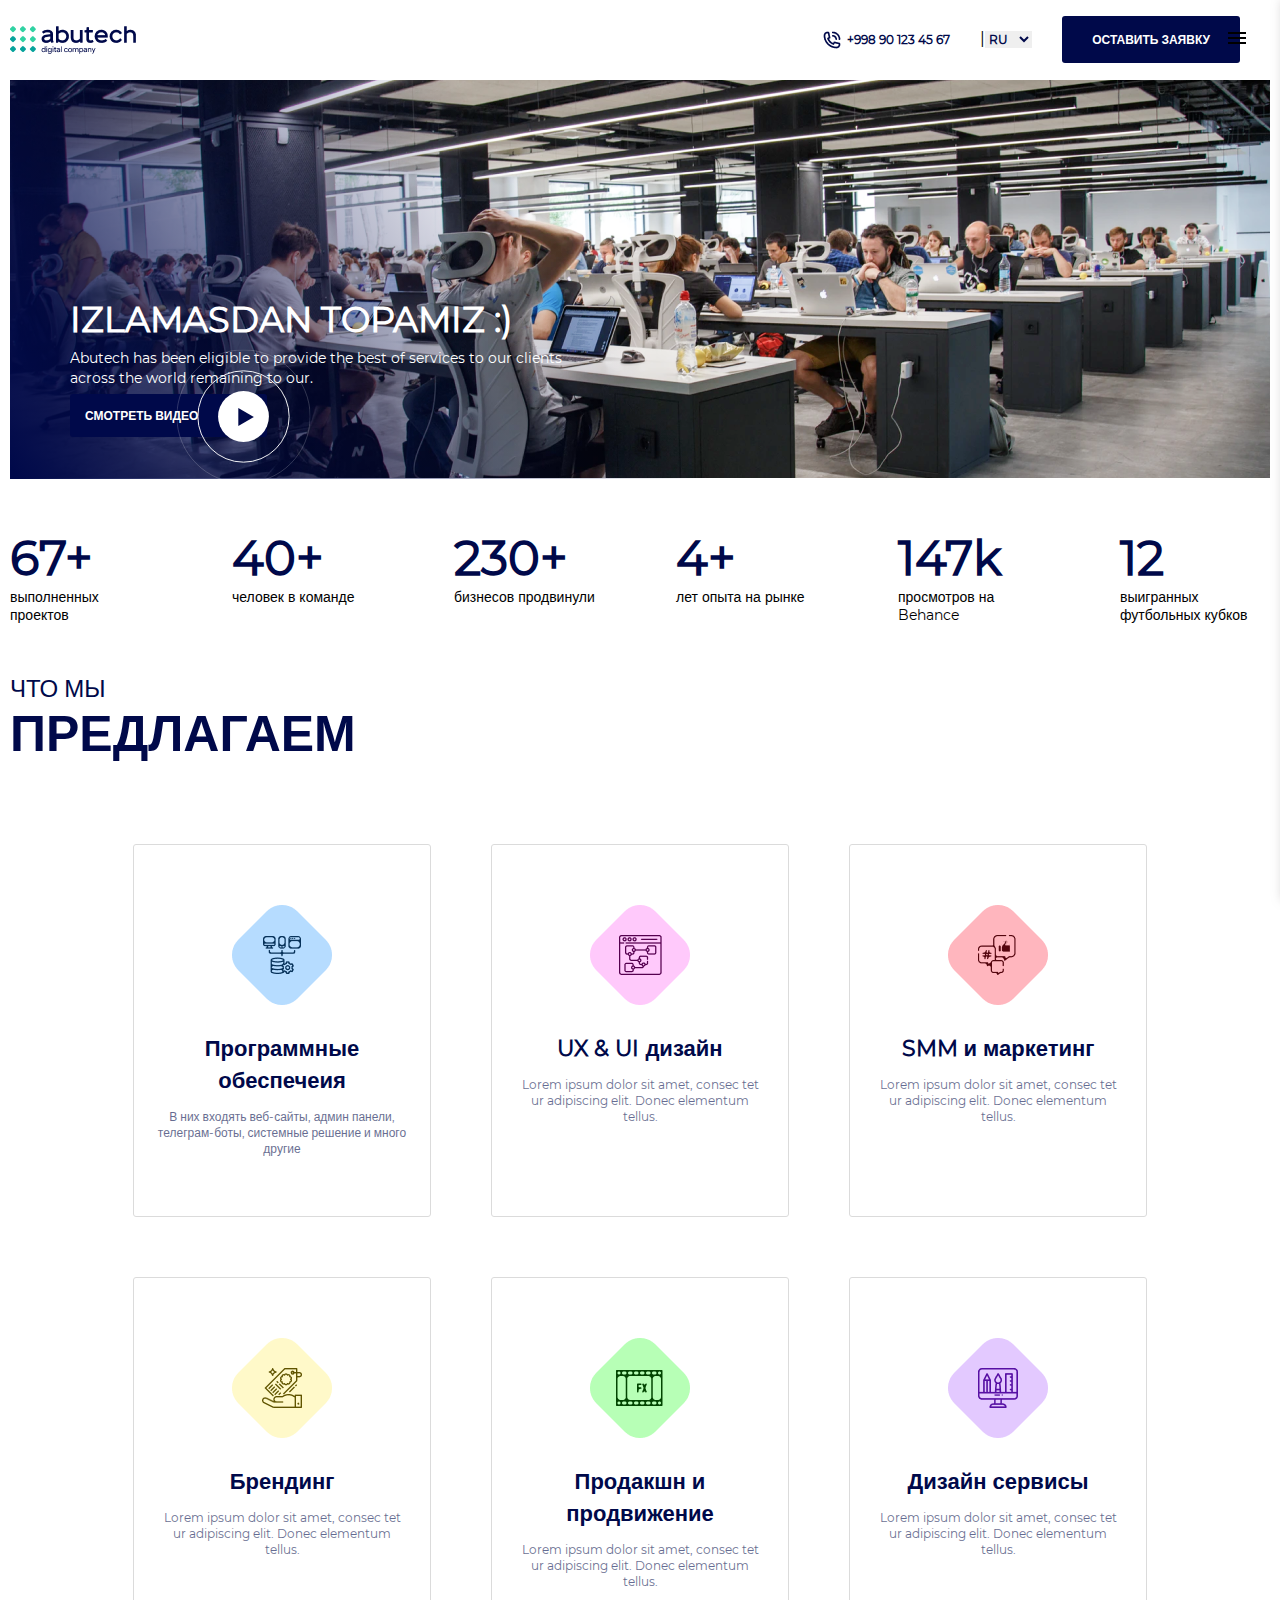
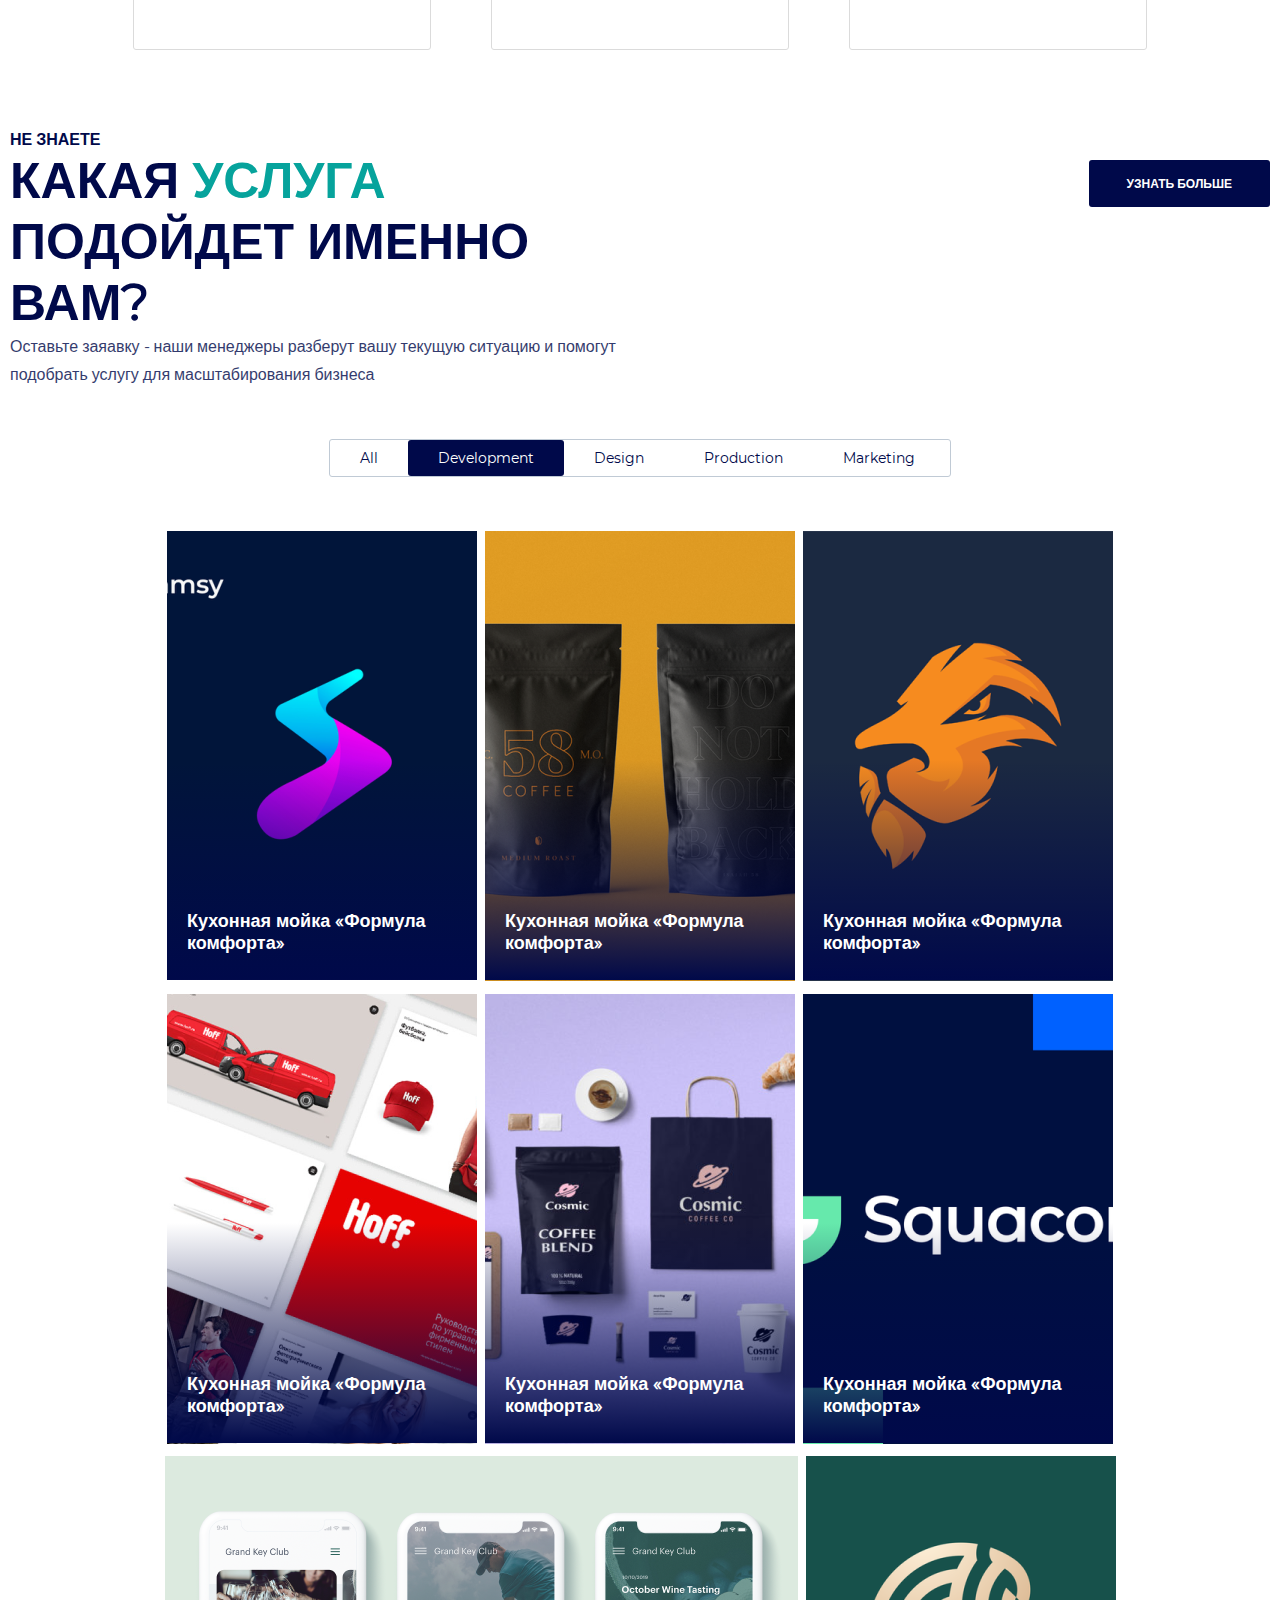
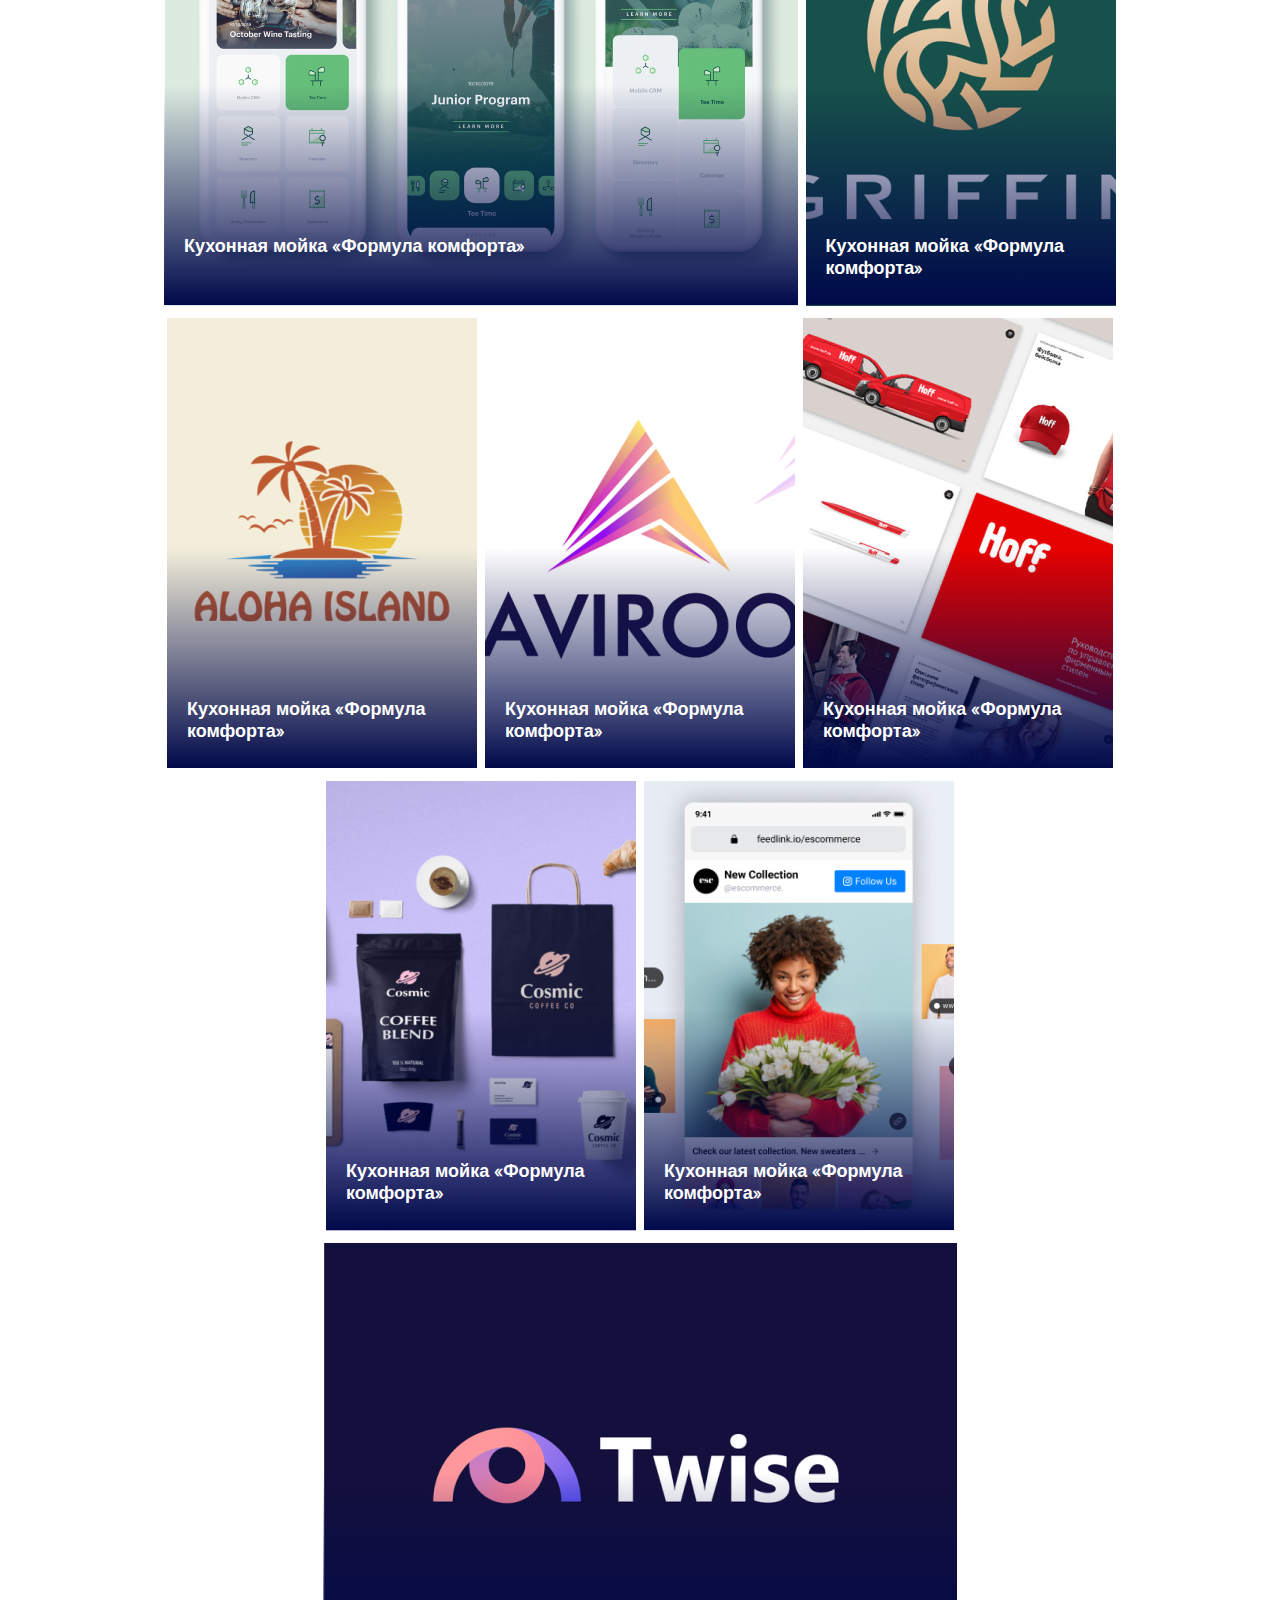
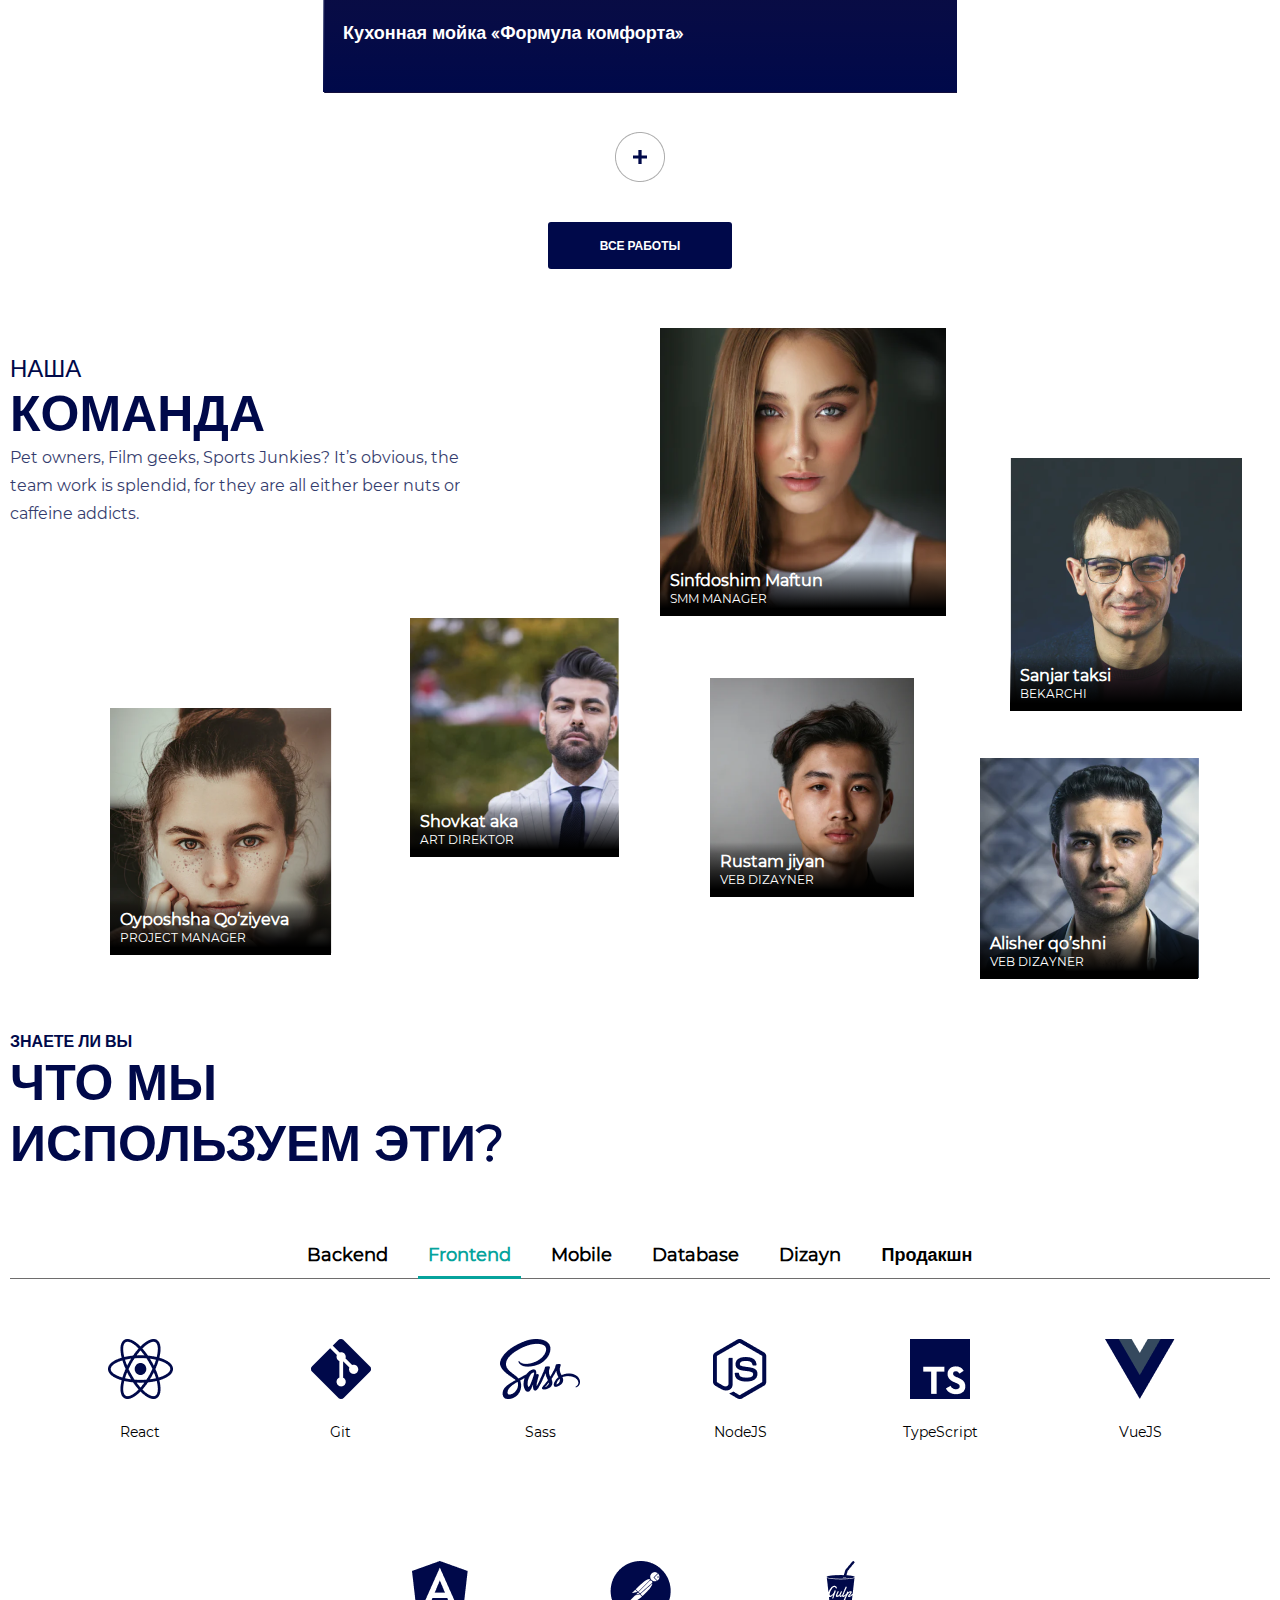
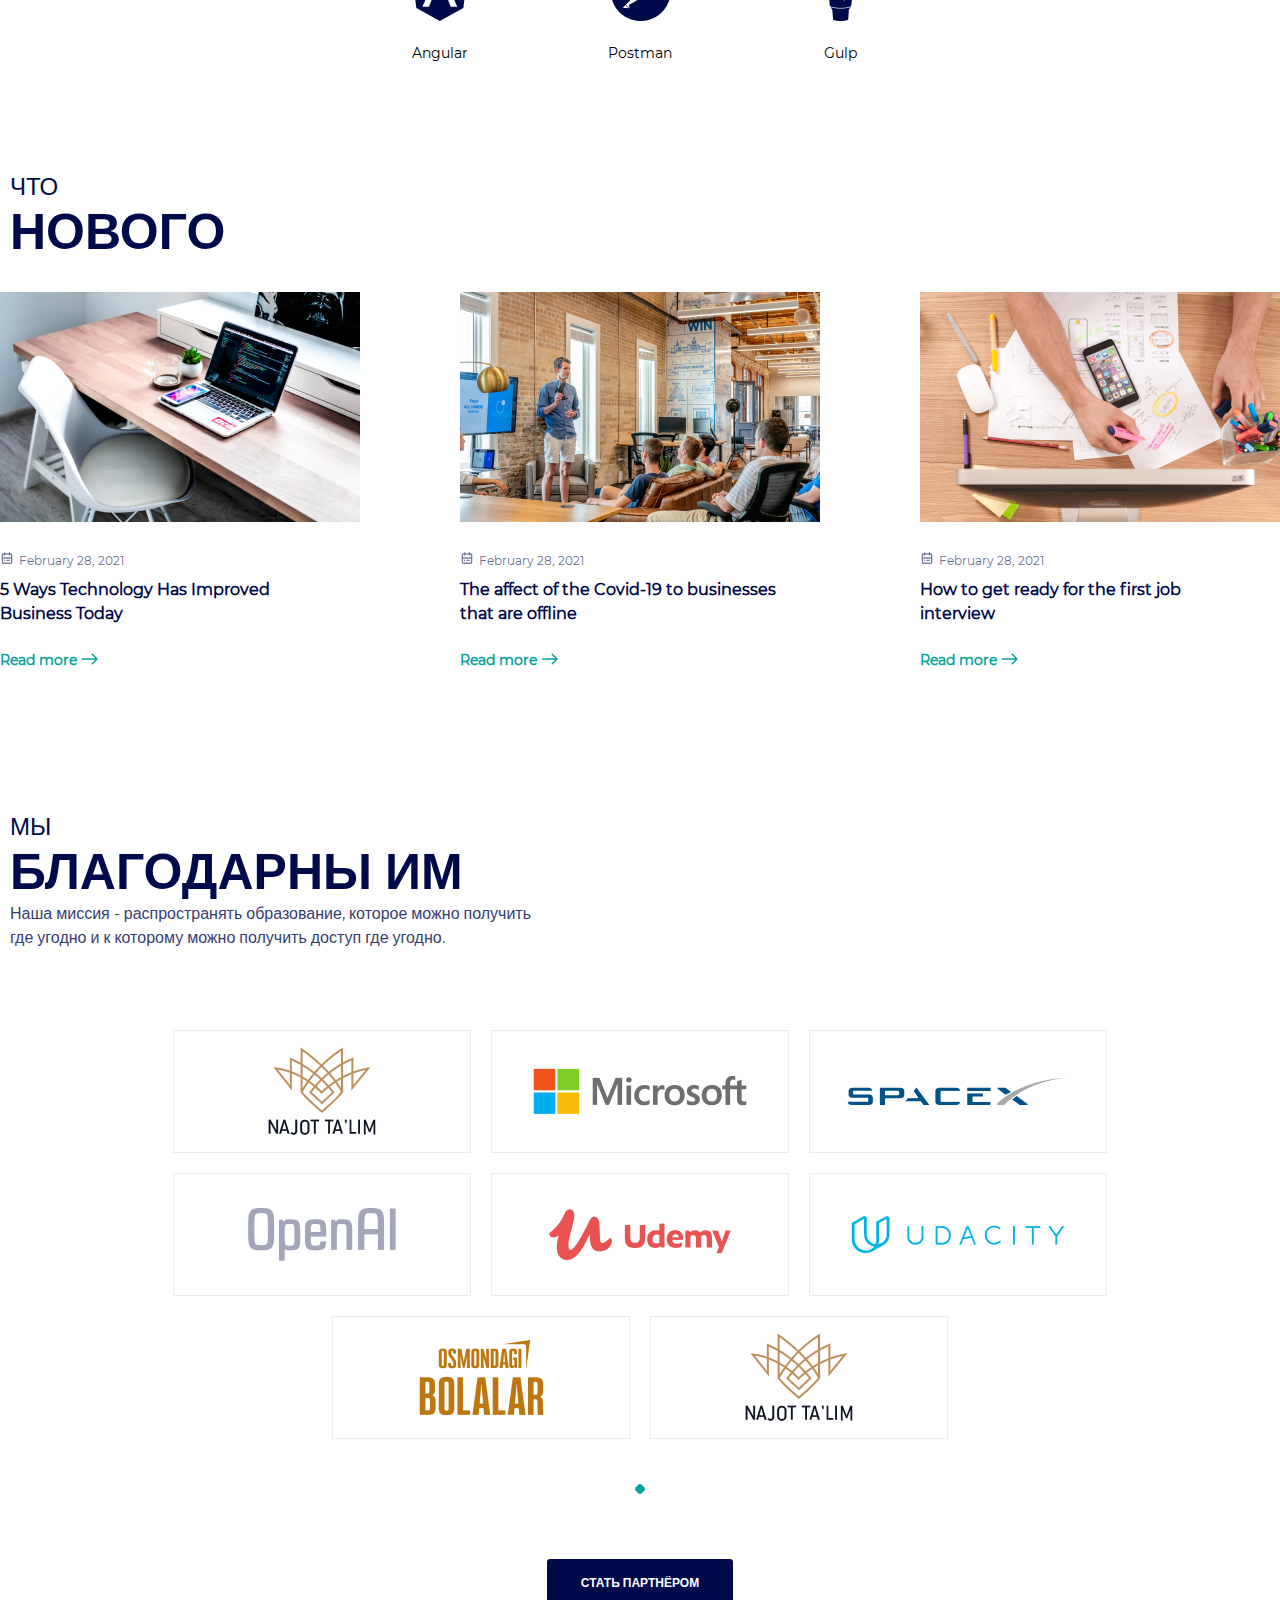
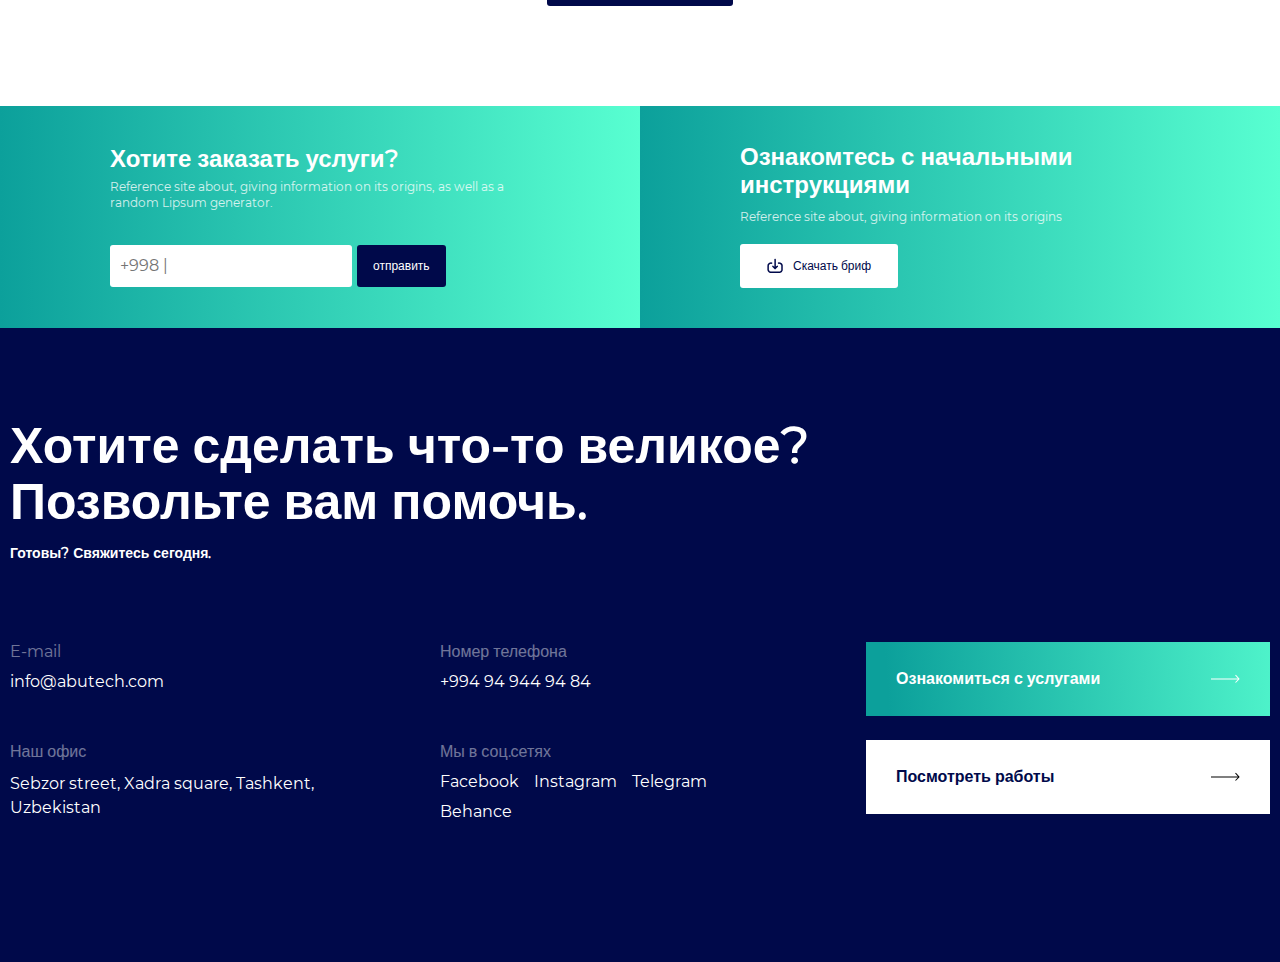
==== abutech.html @ 60799631 "Initial commit" ====
<!DOCTYPE html>
<html lang="en">
<head>
    <meta charset="UTF-8">
    <meta http-equiv="X-UA-Compatible" content="IE=edge">
    <meta name="viewport" content="width=device-width, initial-scale=1.0">
    <link rel="shortcut icon" href="./image/abutech-logo.jpg" type="image/x-icon">
    <title>Abutech</title>
    <link href="https://fonts.googleapis.com/icon?family=Material+Icons" rel="stylesheet">
    <link rel="stylesheet" href="./css/main.min.css">
</head>
<body>
    <header class="header">
        <div class="container">
            <div class="header__wrapper">
                <a class="site-logo__link" href="abutech.html">
                    <img class="site-logo__image" src="./image/logo.png" alt="site logo">
                    <nav class="site-navigation">
                        <a class="header-tel__link" href="tel:+998 90 123 45 67">+998 90 123 45 67</a>|
                        <select id="lang">
                            <option value="eng">ENG</option>
                            <option value="rus" selected>RU</option>
                            <option value="uzb">UZ</option>
                        </select>
                        <a class="header__link-btn" href="#">оставить заявку</a>
                        
                    </nav>
                    <button class="ham">
                        <!-- X and menu icon SVGs from material icons https://material.io/resources/icons/ -->
                        <span class="menuIcon material-icons">
                          menu
                        </span>
                        <span class="xIcon material-icons">
                          close
                        </span>
                      </button>
                      <div class="menu">
                        <a href="abutech.html"><img class="menu-logo" src="./image/logo.png" alt="logo"></a>
                        <ul class="menu-link">
                            <li>ENG</li>
                            <li>RU</li>
                            <li>UZ</li>
                        </ul>
                          <ul class="menulist">
                            
                            <li><a class="menuLink" href="#">Главная</a></li>
                            <li><a class="menuLink" href="#">О нас</a></li>
                            <li><a class="menuLink" href="#">Сервисы</a></li>
                            <li><a class="menuLink" href="#">Ресурсы</a></li>
                            <li><a class="menuLink" href="#">Проекты</a></li>
                            <li><a class="menuLink" href="#">Контакты</a></li>
                          </ul>
                          <a class="header-menu__link-btn" href="#">оставить заявку</a>
                          <div class="menu-footer">
                              <ul class="menu-list">
                                  <li class="menu-list-item">
                                      <p class="menu-item-text">Номер телефона</p>
                                      <a class="menu-tel" href="tel:+994 94 944 94 84 ">+994 94 944 94 84 </a>
                                  </li>
                                  <li class="smsite-items">
                                      <p>Мы в соц.сетях</p>
                                      <ul class="menu-smsite">
                                        <li class="menu-sites__item"><a class="menu__smsites-link" href="#">Facebook</a></li>
                                        <li class="menu-sites__item"><a class="menu__smsites-link" href="#">Instagram</a></li>
                                        <li class="menu-sites__item"><a class="menu__smsites-link" href="#">Telegram</a></li>
                                        <li class="menu-sites__item"><a class="menu__smsites-link" href="#">Behance</a></li>
                                      </ul>
                                  </li>
                              </ul>
                      </div>
                      </div>
                      <script>
                          var menu = document.querySelector(".menu")
                            var ham = document.querySelector(".ham")
                            var xIcon = document.querySelector(".xIcon")
                            var menuIcon = document.querySelector(".menuIcon")

                            ham.addEventListener("click", toggleMenu)

                            function toggleMenu() {
                            if (menu.classList.contains("showMenu")) {
                                menu.classList.remove("showMenu");
                                xIcon.style.display = "none";
                                menuIcon.style.display = "block";
                            } else {
                                menu.classList.add("showMenu");
                                xIcon.style.display = "block";
                                menuIcon.style.display = "none";
                            }
                            }

                            var menuLinks = document.querySelectorAll(".menuLink")

                            menuLinks.forEach(
                            function (menuLink) {
                                menuLink.addEventListener("click", toggleMenu)
                            }
                            )
                      </script>
                </a>
            </div>
        </div>
    </header>
    <main class="site-main">
        <section class="hero-section">
            <div class="container">
                <div class="hero-wrapper">
                    <h1 class="hero-lead">izlamasdan topamiz :)</h1>
                    <p class="hero-text">Abutech has been eligible to provide the best of services to our clients across the world remaining to our.</p>
                    <a class="hero-link" href="https://www.youtube.com/channel/UC830hxO04F_uxueEEk3_0zA/featured">Смотреть видео<svg class="hero-link__img" width="71" height="71" viewBox="0 0 71 71" fill="none" xmlns="http://www.w3.org/2000/svg">
                        <circle cx="35.5" cy="35.5" r="13.5" fill="white"/>
                        <circle cx="35.5" cy="35.5" r="24.25" stroke="white" stroke-width="0.5"/>
                        <circle opacity="0.5" cx="35.5" cy="35.5" r="35.4" stroke="white" stroke-width="0.2"/>
                        <path d="M41 35.7631L32.75 40.5263V31L41 35.7631Z" fill="#00094A"/>
                        <animateTransform attributeName="transform"
                        type="scale"
                        from="1 1"
                        to="2 2"
                        begin="0s"
                        dur="1s"
                        repeatCount="indefinite"/>
                        </svg>
                        </a>
                </div>
            </div>
    </section> 
    <section class="our-results">
        <div class="container">
            <div class="our-results__wrapper">
                <ul class="our-results__list">
                    <li class="our-results__item">
                        <h2 class="our-results-item__lead">67+</h2>
                        <p class="our-results-item__text">выполненных
                            проектов</p>
                    </li>
                    <li class="our-results__item">
                        <h2 class="our-results-item__lead">40+</h2>
                        <p class="our-results-item__text">человек в команде</p>
                    </li>
                    <li class="our-results__item">
                        <h2 class="our-results-item__lead">230+</h2>
                        <p class="our-results-item__text">бизнесов продвинули</p>
                    </li>
                    <li class="our-results__item">
                        <h2 class="our-results-item__lead">4+</h2>
                        <p class="our-results-item__text">лет опыта на рынке</p>
                    </li>
                    <li class="our-results__item">
                        <h2 class="our-results-item__lead">147k</h2>
                        <p class="our-results-item__text">просмотров на Behance</p>
                    </li>
                    <li class="our-results__item">
                        <h2 class="our-results-item__lead">12</h2>
                        <p class="our-results-item__text">выигранных
                            футбольных кубков</p>
                    </li>
                </ul>
            </div>
        </div>
    </section> 
    <section class="service">
        <div class="container">
            <div class="service__wrapper">
                <p class="service__text">ЧТО МЫ</p>
                <h2 class="service__lead">ПРЕДЛАГАЕМ</h2>
                <ul class="service__list">
                    <li class="service__item">
                        <img class="service-item__img" src="./image/program.png" alt="program">
                        <h3 class="service-item__lead">Программные обеспечеия</h3>
                        <p class="service-item__text">В них входять веб-сайты, админ панели, телеграм-боты, системные решение и много другие</p>
                    </li>
                    <li class="service__item">
                        <img class="service-item__img" src="./image/ux-ui.png" alt="ux ui design">
                        <h3 class="service-item__lead">UX & UI дизайн</h3>
                        <p class="service-item__text">Lorem ipsum dolor sit amet, consec tet ur adipiscing elit. Donec elementum tellus.</p>
                    </li>
                    <li class="service__item">
                        <img class="service-item__img" src="./image/smm.png" alt="smm"><img class="smm-center" src="./image/smm-center.png" alt="smm">
                        <h3 class="service-item__lead">SMM и маркетинг</h3>
                        <p class="service-item__text">Lorem ipsum dolor sit amet, consec tet ur adipiscing elit. Donec elementum tellus.</p>
                    </li>
                    <li class="service__item">
                        <img class="service-item__img" src="./image/brending.png" alt="brending">
                        <h3 class="service-item__lead">Брендинг</h3>
                        <p class="service-item__text">Lorem ipsum dolor sit amet, consec tet ur adipiscing elit. Donec elementum tellus.</p>
                    </li>
                    <li class="service__item">
                        <img class="service-item__img" src="./image/graphic.png" alt="graphic gesign"><img class="graphic-center" src="./image/graphic-center.png" alt="graphic-center">
                        <h3 class="service-item__lead">Продакшн и продвижение</h3>
                        <p class="service-item__text">Lorem ipsum dolor sit amet, consec tet ur adipiscing elit. Donec elementum tellus.</p>
                    </li>
                    <li class="service__item">
                        <img class="service-item__img" src="./image/gesign.png" alt="design">
                        <h3 class="service-item__lead">Дизайн сервисы</h3>
                        <p class="service-item__text">Lorem ipsum dolor sit amet, consec tet ur adipiscing elit. Donec elementum tellus.</p>
                    </li>
                </ul>
            </div>
        </div>
    </section> 
    <section class="help-results">
        <div class="container">
            <div class="help-results__wrapper">
                <div class="help-results__content">
                    <div class="help-results__title">
                        <p class="help-results__text">НЕ ЗНАЕТЕ</p>
                        <h2 class="help-results__title-lead">КАКАЯ <span>УСЛУГА</span> ПОДОЙДЕТ ИМЕННО ВАМ?</h2>
                        <p class="help-results__title-text">Оставьте заяавку - наши менеджеры разберут вашу текущую ситуацию и помогут подобрать услугу для масштабирования бизнеса</p>
                    </div>
                    <a class="help-results__link" href="#">узнать больше</a>
                </div>
                <ul class="results-list">
                    <li class="results-item">
                        <a class="results-link" href="#">
                            All
                        </a>
                    </li>
                    <li class="results-item">
                        <a class="results-link results-item--active" href="#">
                            Development
                        </a>
                    </li>
                    <li class="results-item">
                        <a class="results-link" href="#">
                            Design
                        </a>
                    </li>
                    <li class="results-item">
                        <a class="results-link" href="#">
                            Production
                        </a>
                    </li>
                    <li class="results-item">
                        <a class="results-link" href="#">
                            Marketing
                        </a>
                    </li>
                </ul>
                <ul class="maket-list">
                    <li class="maket-item">
                        <a href="#">
                            <img class="maket-item__img" src="./image/maket1.png" alt="bizning ishlar">              
                        </a>
                        <div class="item-gradient">
                            <p class="item-text">Кухонная мойка «Формула комфорта»</p>
                        </div> 
                    </li>
                    <li class="maket-item">
                        <a href="#">
                            <img class="maket-item__img" src="./image/maket2.png" alt="bizning ishlar">
                        </a>
                        <div class="item-gradient">
                            <p class="item-text">Кухонная мойка «Формула комфорта»</p>
                        </div> 
                    </li>
                    <li class="maket-item">
                        <a href="#">
                            <img class="maket-item__img" src="./image/maket3.png" alt="bizning ishlar">
                        </a>
                        <div class="item-gradient">
                            <p class="item-text">Кухонная мойка «Формула комфорта»</p>
                        </div> 
                    </li>
                    <li class="maket-item">
                        <a href="#">
                            <img class="maket-item__img" src="./image/maket4.png" alt="bizning ishlar">
                        </a>
                        <div class="item-gradient">
                            <p class="item-text">Кухонная мойка «Формула комфорта»</p>
                        </div> 
                    </li>
                    <li class="maket-item">
                        <a href="#">
                            <img class="maket-item__img" src="./image/maket5.png" alt="bizning ishlar">
                        </a>
                        <div class="item-gradient">
                            <p class="item-text">Кухонная мойка «Формула комфорта»</p>
                        </div> 
                    </li>
                    <li class="maket-item">
                        <a href="#">
                            <img class="maket-item__img" src="./image/maket6.png" alt="bizning ishlar">
                        </a>
                        <div class="item-gradient">
                            <p class="item-text">Кухонная мойка «Формула комфорта»</p>
                        </div> 
                    </li>
                    <li class="maket-item">
                        <a href="#">
                            <img class="maket-item__img" src="./image/maket7.png" alt="bizning ishlar">
                        </a>
                        <div class="item-gradient--long">
                            <p class="item-text">Кухонная мойка «Формула комфорта»</p>
                        </div> 
                    </li>
                    <li class="maket-item">
                        <a href="#">
                            <img class="maket-item__img" src="./image/maket8.png" alt="bizning ishlar">
                        </a>
                        <div class="item-gradient">
                            <p class="item-text">Кухонная мойка «Формула комфорта»</p>
                        </div> 
                    </li>
                    <li class="maket-item">
                        <a href="#">
                            <img class="maket-item__img" src="./image/maket9.png" alt="bizning ishlar">
                        </a>
                        <div class="item-gradient">
                            <p class="item-text">Кухонная мойка «Формула комфорта»</p>
                        </div> 
                    </li>
                    <li class="maket-item">
                        <a href="#">
                            <img class="maket-item__img" src="./image/maket10.png" alt="bizning ishlar">
                        </a>
                        <div class="item-gradient">
                            <p class="item-text">Кухонная мойка «Формула комфорта»</p>
                        </div> 
                    </li>
                    <li class="maket-item">
                        <a href="#">
                            <img class="maket-item__img" src="./image/maket11.png" alt="bizning ishlar">
                        </a>
                        <div class="item-gradient">
                            <p class="item-text">Кухонная мойка «Формула комфорта»</p>
                        </div> 
                    </li>
                    <li class="maket-item">
                        <a href="#">
                            <img class="maket-item__img" src="./image/maket12.png" alt="bizning ishlar">
                        </a>
                        <div class="item-gradient">
                            <p class="item-text">Кухонная мойка «Формула комфорта»</p>
                        </div> 
                    </li>
                    <li class="maket-item">
                        <a href="#">
                            <img class="maket-item__img" src="./image/maket13.png" alt="bizning ishlar">
                        </a>
                        <div class="item-gradient">
                            <p class="item-text">Кухонная мойка «Формула комфорта»</p>
                        </div> 
                    </li>
                    <li class="maket-item">
                        <a href="#">
                            <img class="maket-item__img" src="./image/maket14.png" alt="bizning ishlar">
                        </a>
                        <div class="item-gradient--long">
                            <p class="item-text">Кухонная мойка «Формула комфорта»</p>
                        </div> 
                    </li>
                </ul>
                <div class="maket-links">
                    <a class="more" href="#"><img src="./image/more.png" alt="plus"></a>
                    <a class="maket-link" href="#">все работы</a>
                </div>
            </div>
        </div>
    </section>
    <section class="group">
        <div class="container">
            <div class="group__wrapper">
                <p class="group__title">НАША</p>
                <h2 class="group__lead">КОМАНДА</h2>
                <p class="group__text">Pet owners, Film geeks, Sports Junkies? It’s obvious, the team work is splendid, for they are all either beer nuts or caffeine addicts.</p>
                <div class="Smm-manager">
                    <img src="./image/smm-manager.png" alt="smms">
                    <div class="group-gradiend">
                        <h4>Sinfdoshim Maftun</h4>
                        <p>Smm manager</p>
                    </div>
                </div>
                <div class="Bekarchi">
                    <img src="./image/bekarchi.png" alt="bekarchi">
                    <div class="group-gradiend">
                        <h4>Sanjar taksi</h4>
                        <p>Bekarchi</p>
                    </div>
                </div>
                <div class="Project-manager">
                    <img src="./image/project-manager.png" alt="project">
                    <div class="group-gradiend--project">
                        <h4>Oyposhsha Qo‘ziyeva</h4>
                        <p>Project manager</p>
                    </div>
                </div>
                <div class="art-direktor">
                    <img src="./image/art-designer.png" alt="art-designer">
                    <div class="group-gradiend">
                        <h4>Shovkat aka</h4>
                        <p>art direktor</p>
                    </div>
                </div>
                <div class="veb-dizayner">
                    <img src="./image/veb-dizayner.png" alt="veb veb-dizayner">
                    <div class="group-gradiend">
                        <h4>Rustam jiyan</h4>
                        <p>veb dizayner</p>
                    </div>
                </div>
                <div class="veb-dizayner2">
                    <img src="./image/veb-dizayner2.png" alt="veb-dizayner2">
                    <div class="group-gradiend--veb2">
                        <h4>Alisher qo’shni</h4>
                        <p>veb dizayner</p>
                    </div>
                </div>
            </div>
        </div>
    </section> 
    <section class="technology">
        <div class="container">
            <div class="technology__wrapper">
                <p class="technology__text">ЗНАЕТЕ ЛИ ВЫ</p>
                <h2 class="technology__lead">ЧТО МЫ ИСПОЛЬЗУЕМ ЭТИ?</h2>
                <ul class="technology__list">
                    <li class="technology__item">
                        <a class="technology__link" href="#">
                            Backend
                        </a>
                    </li>
                    <li class="technology__item">
                        <a class="technology__link technology__link--active" href="#">
                            Frontend
                        </a>
                    </li>
                    <li class="technology__item">
                        <a class="technology__link" href="#">
                            Mobile
                        </a>
                    </li>
                    <li class="technology__item">
                        <a class="technology__link" href="#">
                            Database
                        </a>
                    </li>
                    <li class="technology__item">
                        <a class="technology__link" href="#">
                            Dizayn
                        </a>
                    </li>
                    <li class="technology__item">
                        <a class="technology__link" href="#">
                            Продакшн
                        </a>
                    </li>
                </ul>
                
                <ul class="technologys__list">
                    <li class="technologys__item">
                        <img class="technologys-item__img" src="./image/react.png" alt="react">
                        <p class="technologys-item__text">React</p>
                    </li>
                    <li class="technologys__item">
                        <img class="technologys-item__img" src="./image/git.png" alt="git">
                        <p class="technologys-item__text">Git</p>
                    </li>
                    <li class="technologys__item">
                        <img class="technologys-item__img" src="./image/sass.png" alt="sass">
                        <p class="technologys-item__text">Sass</p>
                    </li>
                    <li class="technologys__item">
                        <img class="technologys-item__img" src="./image/nodejs.png" alt="nodejs">
                        <p class="technologys-item__text">NodeJS</p>
                    </li>
                    <li class="technologys__item">
                        <img class="technologys-item__img" src="./image/typescript.png" alt="typescript">
                        <p class="technologys-item__text">TypeScript</p>
                    </li>
                    <li class="technologys__item">
                        <img class="technologys-item__img" src="./image/vuejs.png" alt="vuejs">
                        <p class="technologys-item__text">VueJS</p>
                    </li>
                    <li class="technologys__item">
                        <img class="technologys-item__img" src="./image/angular.png" alt="angular">
                        <p class="technologys-item__text">Angular</p>
                    </li>
                    <li class="technologys__item">
                        <img class="technologys-item__img" src="./image/postman.png" alt="postman">
                        <p class="technologys-item__text">Postman</p>
                    </li>
                    <li class="technologys__item">
                        <img class="technologys-item__img" src="./image/gulp.png" alt="gulp">
                        <p class="technologys-item__text">Gulp</p>
                    </li>
                </ul>
            </div>
        </div>
    </section>
    <section class="news">
        <div class="container">
            <div class="news__wrapper">
                <p class="news__text">ЧТО</p>
                <h2 class="news__lead">НОВОГО</h2>
                <ul class="news__list">
                    <li class="news__item">
                        <img class="news-item__image" src="./image/news-item1.png" alt="news">
                        <div class="news-item__content">
                            <p class="item-content__text">February 28, 2021</p>
                            <h4 class="item-content__lead">5 Ways Technology Has Improved Business Today</h4>
                            <a class="item-content__link" href="#">Read more</a>
                        </div>
                    </li>
                    <li class="news__item">
                        <img class="news-item__image" src="./image/news-item2.png" alt="news">
                        <div class="news-item__content">
                            <p class="item-content__text">February 28, 2021</p>
                            <h4 class="item-content__lead">The affect of the Covid-19 to businesses that are offline</h4>
                            <a class="item-content__link" href="#">Read more</a>
                        </div>
                    </li>
                    <li class="news__item">
                        <img class="news-item__image" src="./image/news-item3.png" alt="news">
                        <div class="news-item__content">
                            <p class="item-content__text">February 28, 2021</p>
                            <h4 class="item-content__lead">How to get ready for the first job interview</h4>
                            <a class="item-content__link" href="#">Read more</a>
                        </div>
                    </li>
                </ul>
            </div>
        </div>
    </section> 
    <section class="sponsors">
        <div class="container">
            <div class="sponsors__wrapper">
                <p class="sponsors__text">МЫ</p>
                <h2 class="sponsors__lead">БЛАГОДАРНЫ ИМ</h2>
                <p class="sponsors__title">Наша миссия - распространять образование, которое можно получить где угодно и к которому можно получить доступ где угодно.</p>
                <ul class="sponsors__list">
                    <li class="sponsors__item">
                        <img class="sponsors-item__img" src="./image/najot-talim.png" alt="najot-talim">
                    </li>
                    <li class="sponsors__item">
                        <img class="sponsors-item__img" src="./image/microsoft.png" alt="microsoft">
                    </li>
                    <li class="sponsors__item">
                        <img class="sponsors-item__img" src="./image/spacex.png" alt="spacex">
                    </li>
                    <li class="sponsors__item">
                        <img class="sponsors-item__img" src="./image/openai.png" alt="openai">
                    </li>
                    <li class="sponsors__item">
                        <img class="sponsors-item__img" src="./image/udemy.png" alt="udemy">
                    </li>
                    <li class="sponsors__item">
                        <img class="sponsors-item__img" src="./image/udacity.png" alt="udacity">
                    </li>
                    <li class="sponsors__item">
                        <img class="sponsors-item__img" src="./image/osmondagi-bolalar.png" alt="osmondagi-bolalar">
                    </li>
                    <li class="sponsors__item">
                        <img class="sponsors-item__img" src="./image/najot-talim.png" alt="najot-talim">
                    </li>
                </ul>
                <img class="sponsors__skroll" src="./image/button.png" alt="btn">
                <a class="sponsors__link" href="#">стать партнёром</a>
            </div>
        </div>
    </section>
    <section class="order">
        <div class="container">
            <div class="order__wrapper">
                <div class="order__tel-content">
                    <h3 class="tel-content__lead">Хотите заказать услуги?</h3>
                    <p class="tel-content__text">Reference site about, giving information on its origins, as well as a random Lipsum generator.</p>
                    <form action="https://echo.htmlacademy.ru">
                        <input class="tel-content__input" type="tel" name="tel" id="tel" placeholder="+998 |">
                        <button class="tel-content__btn" type="submit">отправить</button>
                    </form>
                </div>
                <div class="order__download-content">
                    <h3 class="download-content__lead">Ознакомтесь с начальными
                        инструкциями</h3>
                    <p class="download-content__text">Reference site about, giving information on its origins</p>
                    <button class="download-content__btn"><img src="./image/Downlaod.png" alt="Downlaod"> Скачать бриф</button>
                </div>
            </div>
        </div>
    </section>
    </main>
    <footer class="footer">
        <div class="container">
            <div class="footer__wrapper">
                <h2 class="footer__lead">Хотите сделать что-то великое? Позвольте вам помочь.</h2>
                <p class="footer__text">Готовы? Свяжитесь сегодня.</p>
                <div class="footer__big-box">
                    <ul class="footer__list">
                        <li class="footer__item">
                            <p class="footer-item__text">E-mail</p>
                            <a class="footer-item__link" href="mailto:info@abutech.com">info@abutech.com</a>
                        </li>
                        <li class="footer__item">
                            <p class="footer-item__text">Номер телефона</p>
                            <a class="footer-item__link" href="tel:+994 94 944 94 84 ">+994 94 944 94 84 </a>
                        </li>
                        <li class="footer__item">
                            <p class="footer-item__text">Наш офис</p>
                            <p class="footer-item__address">Sebzor street, Xadra square, Tashkent, Uzbekistan</p>
                        </li>
                        <li class="footer__item hidden">
                            <p class="footer-item__text">Мы в соц.сетях</p>
                            <ul class="smdites__list">
                                <li class="smsites__item"><a class="footer__smsites-link" href="#">Facebook</a></li>
                                <li class="smsites__item"><a class="footer__smsites-link" href="#">Instagram</a></li>
                                <li class="smsites__item"><a class="footer__smsites-link" href="#">Telegram</a></li>
                                <li class="smsites__item"><a class="footer__smsites-link" href="#">Behance</a></li>
                            </ul>
                        </li>
                    </ul>
                    <div class="footer__link-btn">
                        <a class="footer__btn" href="#">Ознакомиться с услугами <img src="./image/footer-white-vector.png" alt="footer-white-vector"></a>
                        <a class="footer__btn white" href="#">Посмотреть работы <img src="./image/footer-black-vector.png" alt="footer-black-vector"></a>
                    </div>
                    <div class="footer__item sm-hidden">
                        <p class="footer-item__text">Мы в соц.сетях</p>
                        <ul class="smdites__list">
                            <li class="smsites__item"><a class="footer__smsites-link" href="#">Facebook</a></li>
                            <li class="smsites__item"><a class="footer__smsites-link" href="#">Instagram</a></li>
                            <li class="smsites__item"><a class="footer__smsites-link" href="#">Telegram</a></li>
                            <li class="smsites__item"><a class="footer__smsites-link" href="#">Behance</a></li>
                        </ul>
                    </div>
                
                </div>
            </div>
        </div>
    </footer>
</body>
</html>
---- css/main.min.css ----
/*! normalize.css v8.0.1 | MIT License | github.com/necolas/normalize.css */html{line-height:1.15;-webkit-text-size-adjust:100%}body{margin:0}main{display:block}h1{font-size:2em;margin:0.67em 0}hr{-webkit-box-sizing:content-box;box-sizing:content-box;height:0;overflow:visible}pre{font-family:monospace, monospace;font-size:1em}a{background-color:transparent}abbr[title]{border-bottom:none;text-decoration:underline;-webkit-text-decoration:underline dotted;text-decoration:underline dotted}b,strong{font-weight:bolder}code,kbd,samp{font-family:monospace, monospace;font-size:1em}small{font-size:80%}sub,sup{font-size:75%;line-height:0;position:relative;vertical-align:baseline}sub{bottom:-0.25em}sup{top:-0.5em}img{border-style:none}button,input,optgroup,select,textarea{font-family:inherit;font-size:100%;line-height:1.15;margin:0}button,input{overflow:visible}button,select{text-transform:none}button,[type="button"],[type="reset"],[type="submit"]{-webkit-appearance:button}button::-moz-focus-inner,[type="button"]::-moz-focus-inner,[type="reset"]::-moz-focus-inner,[type="submit"]::-moz-focus-inner{border-style:none;padding:0}button:-moz-focusring,[type="button"]:-moz-focusring,[type="reset"]:-moz-focusring,[type="submit"]:-moz-focusring{outline:1px dotted ButtonText}fieldset{padding:0.35em 0.75em 0.625em}legend{-webkit-box-sizing:border-box;box-sizing:border-box;color:inherit;display:table;max-width:100%;padding:0;white-space:normal}progress{vertical-align:baseline}textarea{overflow:auto}[type="checkbox"],[type="radio"]{-webkit-box-sizing:border-box;box-sizing:border-box;padding:0}[type="number"]::-webkit-inner-spin-button,[type="number"]::-webkit-outer-spin-button{height:auto}[type="search"]{-webkit-appearance:textfield;outline-offset:-2px}[type="search"]::-webkit-search-decoration{-webkit-appearance:none}::-webkit-file-upload-button{-webkit-appearance:button;font:inherit}details{display:block}summary{display:list-item}template{display:none}[hidden]{display:none}@font-face{font-family:'Montserrat';font-style:normal;font-weight:400;src:local(""),url("../fonts/montserrat-v18-latin-regular.woff2") format("woff2"),url("../fonts/montserrat-v18-latin-regular.woff") format("woff")}html{-webkit-box-sizing:border-box;box-sizing:border-box;height:100%;scroll-behavior:smooth}*{margin:0;padding:0;-webkit-box-sizing:border-box;box-sizing:border-box}body{padding:0;margin:0;font-family:'Montserrat', sans-serif;-webkit-user-select:none;-moz-user-select:none;-ms-user-select:none;user-select:none}.visually-hidden{position:absolute;width:1px;height:1px;margin:-1px;border:0;padding:0;clip:rect(0 0 0 0);overflow:hidden}.container{width:100%;max-width:1300px;padding:0 10px;margin:0 auto}.header{width:100%;position:fixed;z-index:999;background-color:#fff}.header__wrapper{display:-webkit-box;display:-ms-flexbox;display:flex;-webkit-box-align:center;-ms-flex-align:center;align-items:center;padding:16px 0}.site-logo__link{display:block}.site-logo__image{display:block}.site-navigation{margin-left:auto;display:-webkit-box;display:-ms-flexbox;display:flex;-webkit-box-align:center;-ms-flex-align:center;align-items:center}.header-tel__link{text-decoration:none;font-weight:600;font-size:12px;line-height:15px;text-transform:uppercase;color:#00094A;margin-right:30px}.header-tel__link::before{position:absolute;content:url("../../image/phone-call.png");background-repeat:no-repeat;margin-left:-25px;margin-top:-2px}.header-tel__link:hover,.site-logo__link:hover{opacity:0.7}#lang{font-size:12px;line-height:15px;color:#00094A;border:transparent;outline:none;font-weight:600;margin-right:30px;cursor:pointer}.header__link-btn{background-color:#00094A;border-radius:3px;font-weight:bold;font-size:12px;line-height:15px;text-align:center;text-transform:uppercase;color:#FFFFFF;text-decoration:none;padding:14px 28px;margin-right:30px;border:2px solid transparent;-webkit-transition:all 0.2s;transition:all 0.2s}.header__link-btn:hover{background-color:#fff;color:#333;border-color:#00094A}.ham{position:fixed;z-index:100;top:1rem;right:1.2rem;width:3rem;height:3rem;border:transparent solid 1px;background:transparent;cursor:pointer}.xIcon{display:none}.menu{position:fixed;top:0;right:0;bottom:0;width:280px;height:100vh;background:#ffffff;color:white;-webkit-transform:translateX(101%);transform:translateX(101%);-webkit-transition:-webkit-transform 0.2s;transition:-webkit-transform 0.2s;transition:transform 0.2s;transition:transform 0.2s, -webkit-transform 0.2s;list-style:none;padding-top:4rem;-webkit-box-shadow:-1px 0px 10px rgba(133,126,126,0.349);box-shadow:-1px 0px 10px rgba(133,126,126,0.349)}.menu-logo{margin-left:40px}.menulist{padding:0;margin:0;list-style:none;margin-top:50px;margin-left:40px}.menulist li{margin-bottom:10px}.showMenu{-webkit-transform:translateX(0);transform:translateX(0)}.menuLink{display:inline;font-weight:bold;font-size:20px;line-height:24px;color:#00094A;text-decoration:none}.menuLink:hover{color:#06A39C}.menu-footer{padding-left:40px;padding-top:25px;padding-top:20px;padding-bottom:35px;margin-top:7.3vw;background-color:#00094A}.menu-list{padding:0;margin:0;list-style:none}.menu-smsite{padding:0;margin:0;list-style:none;display:-webkit-box;display:-ms-flexbox;display:flex;-webkit-box-align:center;-ms-flex-align:center;align-items:center;-ms-flex-wrap:wrap;flex-wrap:wrap}.menu-smsite li{margin-right:8px;margin-bottom:5px}.menu-smsite li a{text-decoration:none;font-size:14px;line-height:17px;color:#FFFFFF}.menu-smsite li a:hover{color:#06A39C}.menu-item-text{font-size:16px;line-height:20px;color:#FFFFFF;opacity:0.44;margin-bottom:5px}.menu-tel{font-size:16px;line-height:20px;color:#FFFFFF;text-decoration:none}.menu-tel:hover{color:#06A39C}.smsite-items{margin-top:15px}.smsite-items p{font-size:16px;line-height:20px;color:#FFFFFF;opacity:0.44;margin-bottom:5px}.menu-link{display:none;padding:0;margin:0;list-style:none;color:#00094A;font-weight:bold;margin:1vw;margin-left:30px}.menu-link li{font-size:14px;padding:10px;border-radius:50%}.menu-link li:hover{background-color:#06A39C}.header-menu__link-btn{background-color:#00094A;border-radius:3px;font-weight:bold;font-size:12px;line-height:15px;text-transform:uppercase;color:#FFFFFF;text-decoration:none;padding:14px 28px;margin-right:30px;border:2px solid transparent;-webkit-transition:all 0.2s;transition:all 0.2s;display:none}@media only screen and (max-width: 768px){.site-navigation{display:none}.menu{padding-top:40px}.menuLink{display:inline;font-weight:bold;font-size:20px;line-height:24px;color:#00094A;text-decoration:none}.menu-link{display:-webkit-box;display:-ms-flexbox;display:flex}.menulist{margin-top:10px}.menulist li{margin-bottom:10px}.menu-footer{padding-left:40px;padding-top:25px;padding-top:20px;padding-bottom:35px;margin-top:2vw;background-color:#00094A}.header-menu__link-btn{display:block;width:186px;margin-left:10px}}.hero-section{padding-top:80px}.hero-wrapper{background:linear-gradient(57.22deg, #00094A .56%, rgba(0,9,74,0) 46.43%),url("../../image/hero-img.png");background-repeat:no-repeat;padding:195px 0 54px 60px}.hero-lead{font-weight:800;font-size:35px;line-height:43px;text-transform:uppercase;color:#FFFFFF;margin-bottom:7px}.hero-text{width:493px;font-weight:500;font-size:14px;line-height:20px;color:#FFFFFF;margin-bottom:18px}.hero-link{text-decoration:none;font-weight:bold;font-size:12px;line-height:15px;text-transform:uppercase;color:#FFFFFF;background-color:#00094A;border-radius:3px;padding:14px 69px 14px 15px;-webkit-transition:all 0.2s;transition:all 0.2s}.hero-link:hover{opacity:0.7}.hero-link__img{position:absolute;margin-top:-25px;margin-left:10px}.our-results__wrapper{padding-top:50px;padding-bottom:50px}.our-results__list{padding:0;margin:0;list-style:none;display:-webkit-box;display:-ms-flexbox;display:flex;-webkit-box-align:start;-ms-flex-align:start;align-items:start;width:100%;-webkit-box-pack:justify;-ms-flex-pack:justify;justify-content:space-between}.our-results__item{width:150px}.our-results-item__lead{font-size:48px;line-height:59px;color:#00094A}.our-results-item__text{font-weight:500;font-size:14px;line-height:18px}.service__text{font-weight:500;font-size:24px;line-height:29px;color:#00094A}.service__lead{font-size:50px;line-height:61px;color:#00094A}.service__list{width:100%;padding:0;margin:0;list-style:none;margin-top:50px;display:-webkit-box;display:-ms-flexbox;display:flex;-ms-flex-wrap:wrap;flex-wrap:wrap;-webkit-box-pack:center;-ms-flex-pack:center;justify-content:center;-webkit-box-align:center;-ms-flex-align:center;align-items:center;margin-left:auto;margin-right:auto}.service__item{width:298px;height:373px;text-align:center;margin:30px;padding:60px 23px;border:1px solid #DBDBDB;border-radius:3px}.service-item__img{margin-bottom:24px}.service-item__lead{font-size:22px;line-height:32px;text-align:center;color:#00094A;margin-bottom:12px}.service-item__text{font-weight:500;font-size:12px;line-height:16px;text-align:center;color:#00094A;opacity:0.6}.smm-center{position:absolute;margin-left:-70px;margin-top:30px}.graphic-center{position:absolute;margin-left:-74px;margin-top:32px}.help-results__wrapper{padding:50px 0}.help-results__content{padding:0 0 50px 0;display:-webkit-box;display:-ms-flexbox;display:flex;-webkit-box-align:start;-ms-flex-align:start;align-items:flex-start;-webkit-box-pack:justify;-ms-flex-pack:justify;justify-content:space-between}.help-results__text{font-weight:600;font-size:16px;line-height:20px;color:#00094A}.help-results__title{width:650px}.help-results__title-lead{font-size:50px;line-height:61px;color:#00094A}.help-results__title-lead span{color:#06A39C}.help-results__title-text{font-weight:500;font-size:16px;line-height:28px;color:#00094A;opacity:0.8}.help-results__link{margin-top:30px;text-decoration:none;font-weight:bold;font-size:12px;line-height:15px;text-align:center;text-transform:uppercase;color:#FFFFFF;background-color:#00094A;border-radius:3px;padding:14px 36px;border:2px solid transparent;-webkit-transition:all 0.2s;transition:all 0.2s}.help-results__link:hover{background-color:#fff;color:#333;border-color:#00094A}.results-list{padding:0;margin:0;list-style:none;display:-webkit-box;display:-ms-flexbox;display:flex;-webkit-box-align:center;-ms-flex-align:center;align-items:center;width:622px;margin:0 auto;border:1px solid #C0CAD5;border-radius:3px;margin-bottom:50px}.results-item{padding:9px 0}.results-link{text-decoration:none;font-size:14px;line-height:17px;text-align:center;color:#00094A;padding:9px 30px}.results-item--active{color:#fff;background-color:#00094A;border-radius:3px}.maket-list{width:100%;padding:0;margin:0;list-style:none;display:-webkit-box;display:-ms-flexbox;display:flex;-webkit-box-align:center;-ms-flex-align:center;align-items:center;-webkit-box-pack:center;-ms-flex-pack:center;justify-content:center;-ms-flex-wrap:wrap;flex-wrap:wrap}.maket-item{margin:4px;overflow:hidden;display:-webkit-box;display:-ms-flexbox;display:flex;-webkit-box-align:center;-ms-flex-align:center;align-items:center;-webkit-box-pack:center;-ms-flex-pack:center;justify-content:center;-ms-flex-wrap:wrap;flex-wrap:wrap}.maket-item:not(:nth-child(7n)){width:310px}.maket-item__img{width:auto;-webkit-transition:all 0.2s;transition:all 0.2s}.maket-item__img:hover{-webkit-transform:scale(0.7);transform:scale(0.7)}.maket-item:hover .item-gradient{display:none}.maket-item:hover .item-gradient--long{display:none}.item-gradient{position:absolute;width:310px;height:220px;background:-webkit-gradient(linear, left top, left bottom, from(rgba(0,9,74,0)), to(#00094A));background:linear-gradient(180deg, rgba(0,9,74,0) 0%, #00094A 100%);padding:150px 20px 20px 20px;margin-top:224px}.item-gradient--long{position:absolute;width:634px;height:220px;background:-webkit-gradient(linear, left top, left bottom, from(rgba(0,9,74,0)), to(#00094A));background:linear-gradient(180deg, rgba(0,9,74,0) 0%, #00094A 100%);padding:150px 20px 20px 20px;margin-top:224px}.item-text{font-weight:bold;font-size:18px;line-height:22px;color:#FFFFFF}.maket-links{margin-top:30px;margin-left:auto;margin-right:auto;text-align:center}.more{display:block;margin-bottom:50px}.maket-link{text-decoration:none;font-weight:bold;font-size:12px;line-height:15px;text-align:center;text-transform:uppercase;color:#FFFFFF;background-color:#00094A;border-radius:3px;padding:14px 50px;border:2px solid transparent;-webkit-transition:all 0.2s;transition:all 0.2s}.maket-link:hover{border:2px solid #00094A;background-color:#fff;color:#00094A}.group__wrapper{padding:50px 0}.group__title{font-weight:500;font-size:24px;line-height:29px;color:#00094A}.group__lead{font-size:50px;line-height:61px;color:#00094A}.group__text{width:488px;font-size:16px;line-height:28px;color:#00094A;opacity:0.8}.Smm-manager{position:absolute;margin-top:-200px;margin-left:650px}.Bekarchi{position:absolute;margin-top:-70px;margin-left:1000px}.Project-manager{position:relative;margin-top:180px;margin-left:100px}.art-direktor{position:absolute;margin-top:-340px;margin-left:400px}.veb-dizayner{position:absolute;margin-top:-280px;margin-left:700px}.veb-dizayner2{position:relative;margin-top:-200px;margin-left:970px}.group-gradiend{padding:10px;margin-top:-58px;position:absolute;width:100%;background:-webkit-gradient(linear, left top, left bottom, from(rgba(0,0,0,0)), color-stop(20.54%, rgba(0,0,0,0.35)), color-stop(86.46%, #000));background:linear-gradient(180deg, rgba(0,0,0,0) 0%, rgba(0,0,0,0.35) 20.54%, #000 86.46%)}.group-gradiend h4{font-size:16px;line-height:20px;color:#FFFFFF}.group-gradiend p{font-size:12px;line-height:15px;text-transform:uppercase;color:#FFFFFF}.group-gradiend--project{padding:10px;margin-top:-58px;position:absolute;width:221px;background:-webkit-gradient(linear, left top, left bottom, from(rgba(0,0,0,0)), color-stop(20.54%, rgba(0,0,0,0.35)), color-stop(86.46%, #000));background:linear-gradient(180deg, rgba(0,0,0,0) 0%, rgba(0,0,0,0.35) 20.54%, #000 86.46%)}.group-gradiend--project h4{font-size:16px;line-height:20px;color:#FFFFFF}.group-gradiend--project p{font-size:12px;line-height:15px;text-transform:uppercase;color:#FFFFFF}.group-gradiend--veb2{padding:10px;margin-top:-58px;position:absolute;width:218px;background:-webkit-gradient(linear, left top, left bottom, from(rgba(0,0,0,0)), color-stop(20.54%, rgba(0,0,0,0.35)), color-stop(86.46%, #000));background:linear-gradient(180deg, rgba(0,0,0,0) 0%, rgba(0,0,0,0.35) 20.54%, #000 86.46%)}.group-gradiend--veb2 h4{font-size:16px;line-height:20px;color:#FFFFFF}.group-gradiend--veb2 p{font-size:12px;line-height:15px;text-transform:uppercase;color:#FFFFFF}.technology__text{font-weight:600;font-size:16px;line-height:20px;color:#00094A}.technology__lead{width:539px;font-size:50px;line-height:61px;color:#00094A;margin-bottom:50px}.technology__list{padding:0;margin:0;list-style:none;display:-webkit-box;display:-ms-flexbox;display:flex;-webkit-box-align:center;-ms-flex-align:center;align-items:center;-webkit-box-pack:center;-ms-flex-pack:center;justify-content:center;border-bottom:1px solid #6e6d6d}.technology__item{padding:20px 10px 12px 10px}.technology__link{text-decoration:none;font-weight:600;font-size:18px;line-height:22px;color:#000000;padding:10px;-webkit-transition:all 0.2s;transition:all 0.2s}.technology__link:hover{color:#06A39C}.technology__link--active{color:#06A39C;border-bottom:3px solid #06A39C}.technologys__list{padding:0;margin:0;list-style:none;display:-webkit-box;display:-ms-flexbox;display:flex;-webkit-box-align:center;-ms-flex-align:center;align-items:center;-webkit-box-pack:center;-ms-flex-pack:center;justify-content:center;-ms-flex-wrap:wrap;flex-wrap:wrap}.technologys__item{width:80px;text-align:center;margin:60px}.technologys-item__img{margin-bottom:20px}.technologys-item__text{font-size:14px;line-height:17px;color:#000000}.news__wrapper{padding:50px 0}.news__text{font-size:24px;line-height:29px;color:#00094A}.news__lead{font-size:50px;line-height:61px;color:#00094A;margin-bottom:30px}.news__list{padding:0;margin:0;list-style:none;display:-webkit-box;display:-ms-flexbox;display:flex;-webkit-box-align:center;-ms-flex-align:center;align-items:center;-webkit-box-pack:center;-ms-flex-pack:center;justify-content:center}.news__item{width:360px;height:370px}.news__item ~ .news__item{margin-left:100px}.news-item__content{padding-top:25px;padding-right:30px}.item-content__text{font-size:12px;line-height:15px;color:#00094A;opacity:0.6;margin-bottom:10px}.item-content__text::before{display:inline-block;content:url("../../image/calendar.png");position:relative;margin-right:5px;margin-top:0}.item-content__lead{font-size:16px;line-height:24px;color:#00094A;margin-bottom:25px}.item-content__link{text-decoration:none;font-weight:600;font-size:14px;line-height:17px;color:#06A39C}.item-content__link::after{content:url("../../image/Arrow-right.png");position:relative;margin-left:5px}.item-content__link:hover{opacity:0.7}.sponsors__wrapper{padding:100px 0}.sponsors__text{font-size:24px;line-height:29px;color:#00094A}.sponsors__lead{font-size:50px;line-height:61px;color:#00094A}.sponsors__title{font-size:16px;line-height:24px;color:#00094A;opacity:0.8;width:522px;margin-bottom:70px}.sponsors__list{padding:0;margin:0;list-style:none;display:-webkit-box;display:-ms-flexbox;display:flex;-webkit-box-align:center;-ms-flex-align:center;align-items:center;-webkit-box-pack:center;-ms-flex-pack:center;justify-content:center;-ms-flex-wrap:wrap;flex-wrap:wrap;margin-bottom:35px}.sponsors__item{width:298px;height:123px;margin:10px;display:-webkit-box;display:-ms-flexbox;display:flex;-webkit-box-align:center;-ms-flex-align:center;align-items:center;-webkit-box-pack:center;-ms-flex-pack:center;justify-content:center;border:1px solid #ECECEC}.sponsors-item__img{display:block}.sponsors__skroll{display:block;margin-left:auto;margin-right:auto;margin-bottom:65px;cursor:pointer}.sponsors__link{margin-left:auto;margin-right:auto;display:block;width:186px;padding:14px;text-align:center;text-decoration:none;font-weight:bold;font-size:12px;line-height:15px;text-align:center;text-transform:uppercase;color:#FFFFFF;background-color:#00094A;border-radius:3px;border:2px solid transparent;-webkit-transition:all 0.2s;transition:all 0.2s}.sponsors__link:hover{border-color:#00094A;background-color:#fff;color:#00094A}.order{background:-webkit-gradient(linear, right top, left top, from(#58FFD1), color-stop(50%, #0CA09B), color-stop(50%, #58FFD1), to(#0CA09B));background:linear-gradient(-90deg, #58FFD1 0%, #0CA09B 50%, #58FFD1 50%, #0CA09B 100%)}.order__wrapper{display:-webkit-box;display:-ms-flexbox;display:flex}.order__tel-content{width:50%;padding:37px 100px 40px 100px}.order__tel-content form{display:-webkit-box;display:-ms-flexbox;display:flex;-webkit-box-align:center;-ms-flex-align:center;align-items:center}.tel-content__lead{font-size:24px;line-height:31px;color:#FFFFFF;margin-bottom:5px}.tel-content__text{font-size:12px;line-height:16px;color:#FFFFFF;opacity:0.8;margin-bottom:34px}.tel-content__input{width:242px;height:42px;padding:10px;color:#000;outline:none;border-radius:3px;border:none;margin-right:5px}.tel-content__btn{font-size:12px;line-height:20px;color:#FFFFFF;padding:9px 14px;background-color:#00094A;border-radius:3px;border:2px solid transparent;-webkit-transition:all 0.2s;transition:all 0.2s}.tel-content__btn:hover{border:2px solid #00094A;background-color:#fff;color:#00094A}.order__download-content{width:50%;padding:37px 100px 40px 100px}.download-content__lead{width:365px;font-size:24px;line-height:28px;color:#FFFFFF;margin-bottom:10px}.download-content__text{font-size:12px;line-height:16px;color:#FFFFFF;opacity:0.8;margin-bottom:19px}.download-content__btn{font-size:12px;line-height:20px;color:#00094A;display:-webkit-box;display:-ms-flexbox;display:flex;-webkit-box-align:center;-ms-flex-align:center;align-items:center;padding:12px 27px;border:transparent;border-radius:3px;background-color:#fff;cursor:pointer;-webkit-transition:all 0.2s;transition:all 0.2s}.download-content__btn img{margin-right:10px}.download-content__btn:hover{opacity:0.6}@media only screen and (max-width: 768px){.order__wrapper{-ms-flex-wrap:wrap;flex-wrap:wrap}}.footer{background-color:#00094A}.footer__wrapper{padding:90px 0}.footer__lead{font-size:50px;line-height:56px;color:#FFFFFF;width:70%;margin-bottom:15px}.footer__text{font-weight:bold;font-size:14px;line-height:17px;color:#FFFFFF;margin-bottom:80px}.footer__big-box{display:-webkit-box;display:-ms-flexbox;display:flex}.footer__list{padding:0;margin:0;list-style:none;display:-webkit-box;display:-ms-flexbox;display:flex;-webkit-box-align:start;-ms-flex-align:start;align-items:start;-ms-flex-wrap:wrap;flex-wrap:wrap}.footer__item{width:330px;margin-bottom:50px}.footer__item:nth-child(2n){margin-left:100px}.footer-item__text{font-size:16px;line-height:20px;color:#FFFFFF;opacity:0.44;margin-bottom:10px}.footer-item__link{text-decoration:none;font-size:16px;line-height:20px;color:#FFFFFF}.footer-item__address{font-size:16px;line-height:24px;color:#FFFFFF}.footer-item__link:hover{color:#06A39C}.smdites__list{padding:0;margin:0;list-style:none;display:-webkit-box;display:-ms-flexbox;display:flex;-webkit-box-align:center;-ms-flex-align:center;align-items:center;-ms-flex-wrap:wrap;flex-wrap:wrap}.smsites__item ~ .smsites__item{margin-left:15px}.smsites__item:last-child{margin-left:0;margin-top:10px}.footer__smsites-link{text-decoration:none;font-size:16px;line-height:20px;color:#FFFFFF}.footer__smsites-link:hover{color:#06A39C}.footer__link-btn{display:block}.footer__btn{text-decoration:none;display:-webkit-box;display:-ms-flexbox;display:flex;-webkit-box-align:center;-ms-flex-align:center;align-items:center;-webkit-box-pack:justify;-ms-flex-pack:justify;justify-content:space-between;font-weight:bold;font-size:16px;line-height:20px;color:#FFFFFF;padding:27px 30px;background:linear-gradient(266.1deg, #58FFD1 -14.15%, #0CA09B 94.33%);margin-bottom:24px;width:404px;height:74px;-webkit-transition:all 0.2s;transition:all 0.2s}.footer__btn:hover{opacity:0.7}.white{color:#00094A;background:#fff}.sm-hidden{display:none}@media only screen and (max-width: 1024px){.footer__big-box{display:-webkit-box;display:-ms-flexbox;display:flex;-ms-flex-wrap:wrap;flex-wrap:wrap}}@media only screen and (max-width: 768px){.footer__lead{width:100%}.footer__item:nth-child(2n){margin-left:0}}@media only screen and (max-width: 425px){.footer__lead{font-size:24px;line-height:29px}.footer__item:nth-child(2n){margin-left:0}.footer__item{width:auto;margin-right:50px;margin-bottom:50px}.hidden{display:none}.sm-hidden{display:block}.footer__link-btn{width:100%}.footer__btn{width:100%;font-size:16px;line-height:20px;height:60px;padding:10px}.smsites__item ~ .smsites__item{margin-left:0}.smsites__item:last-child{margin-top:5px}.smsites__item{margin:5px}}
/*# sourceMappingURL=main.min.css.map */
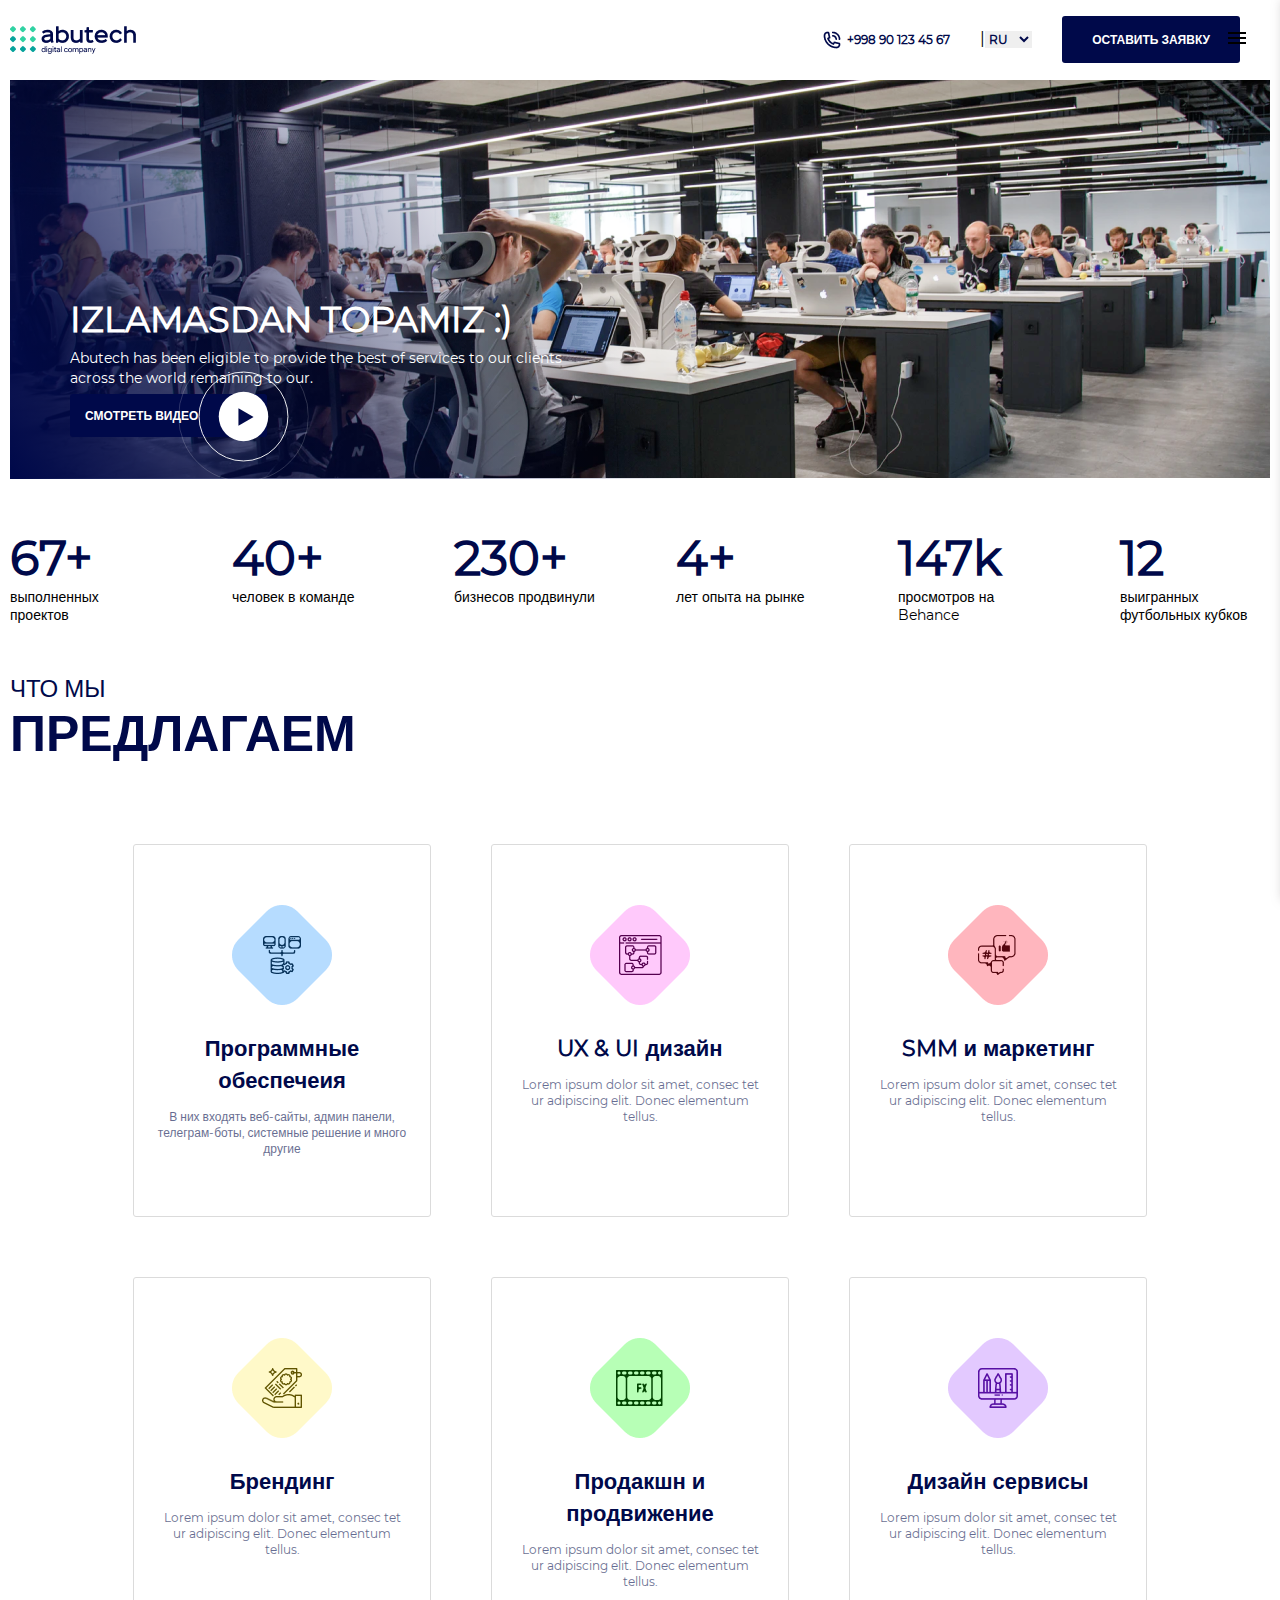
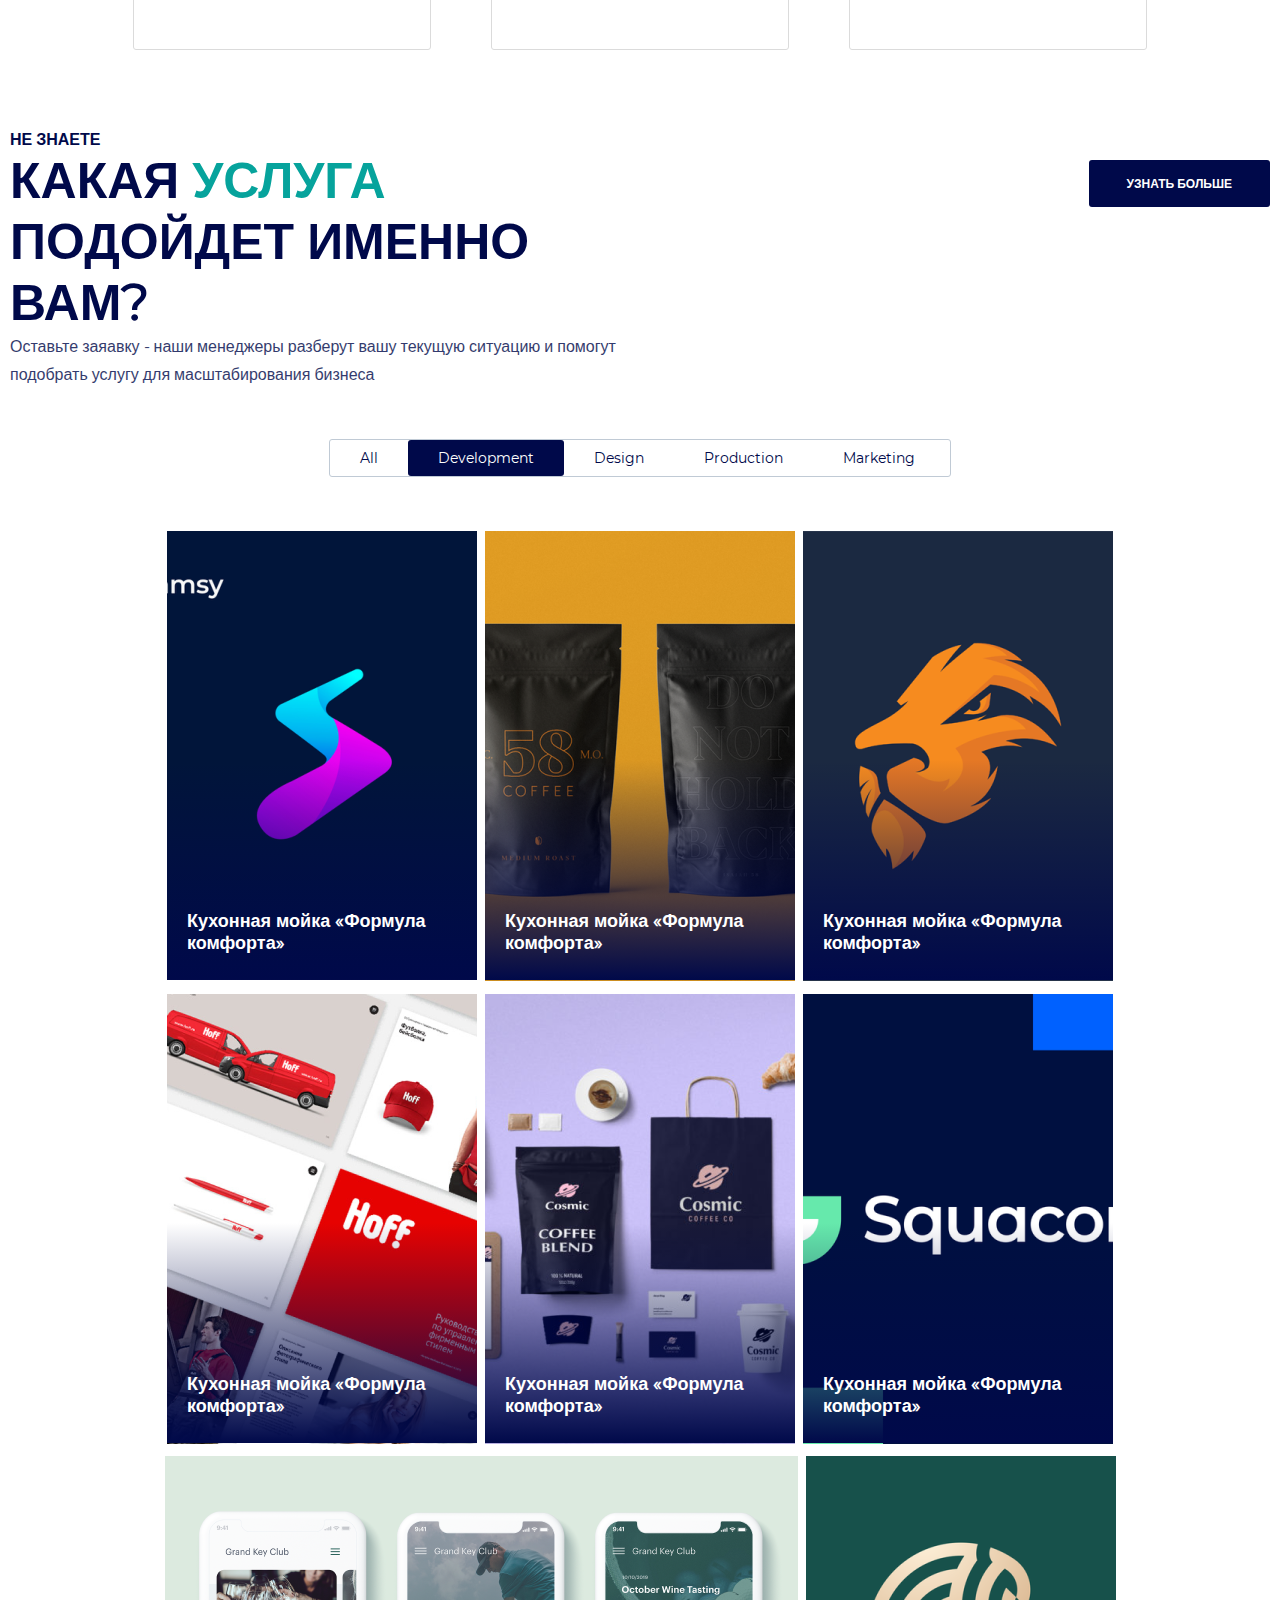
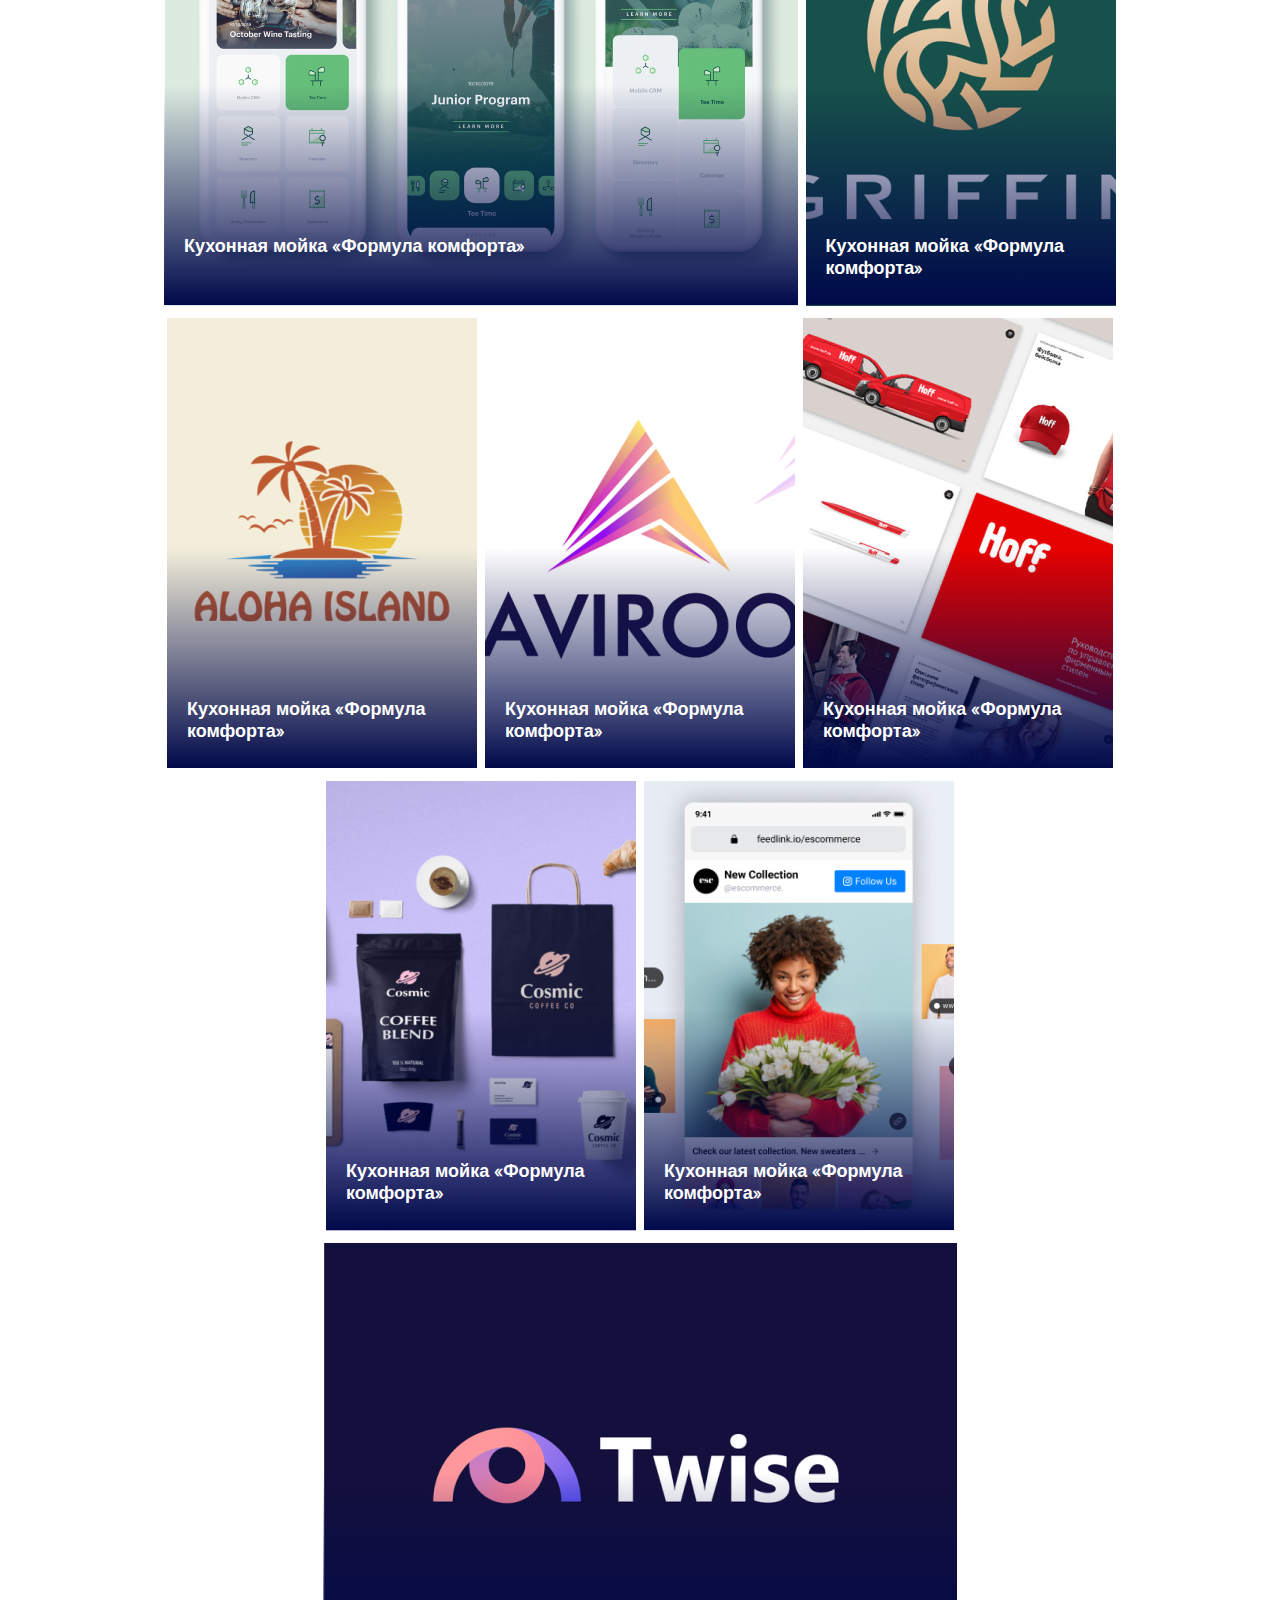
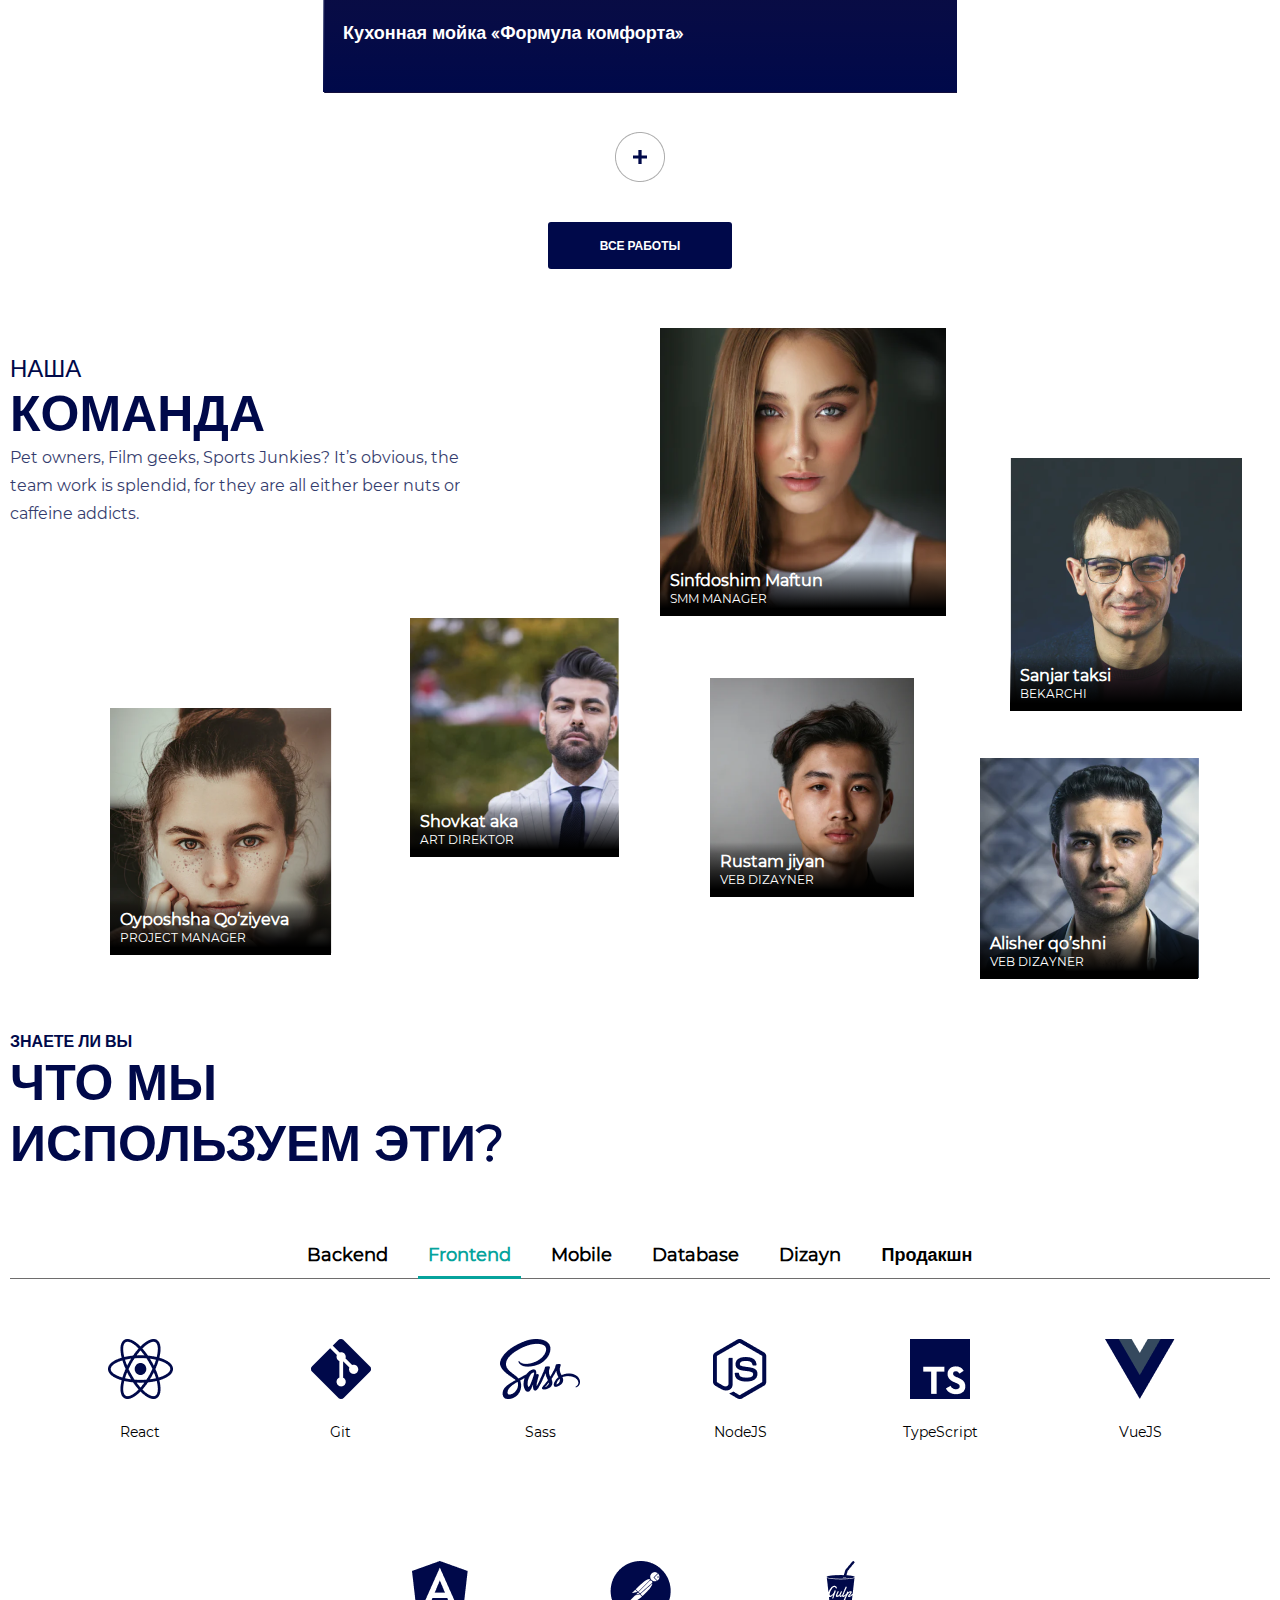
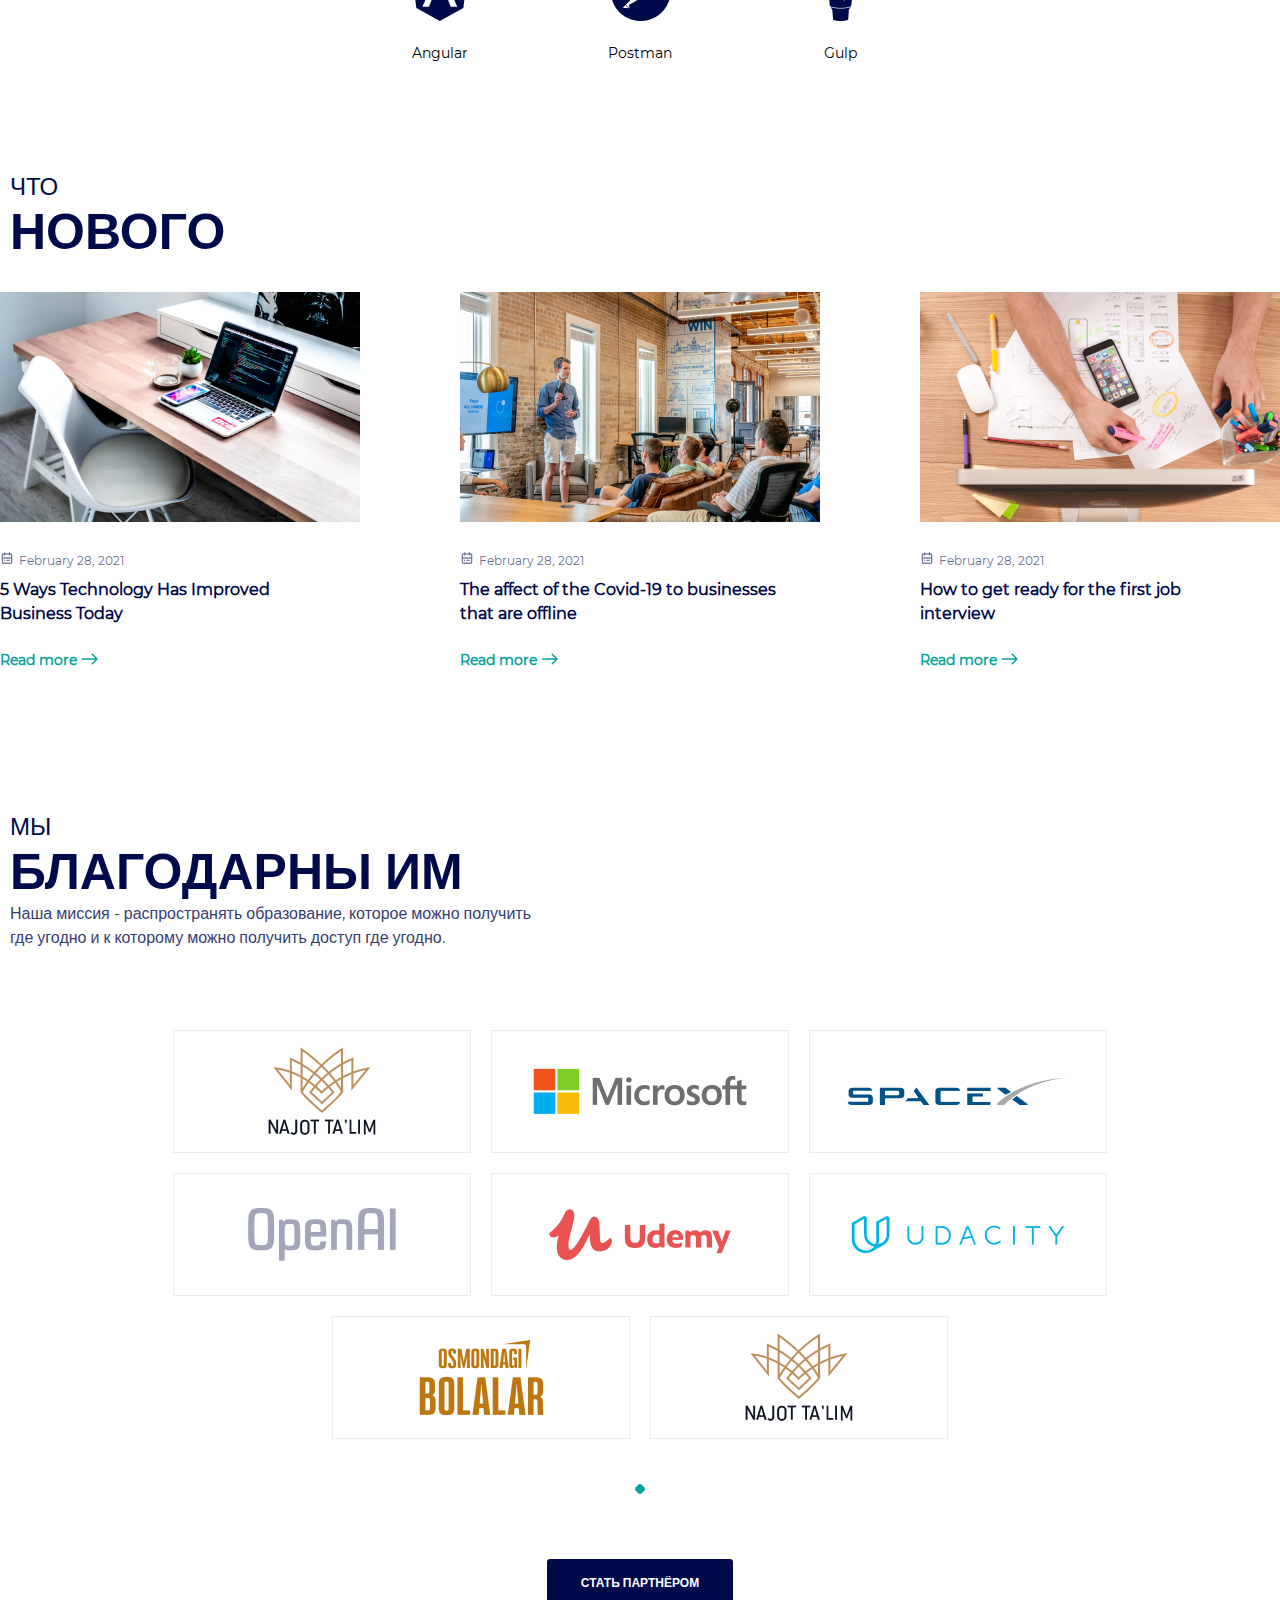
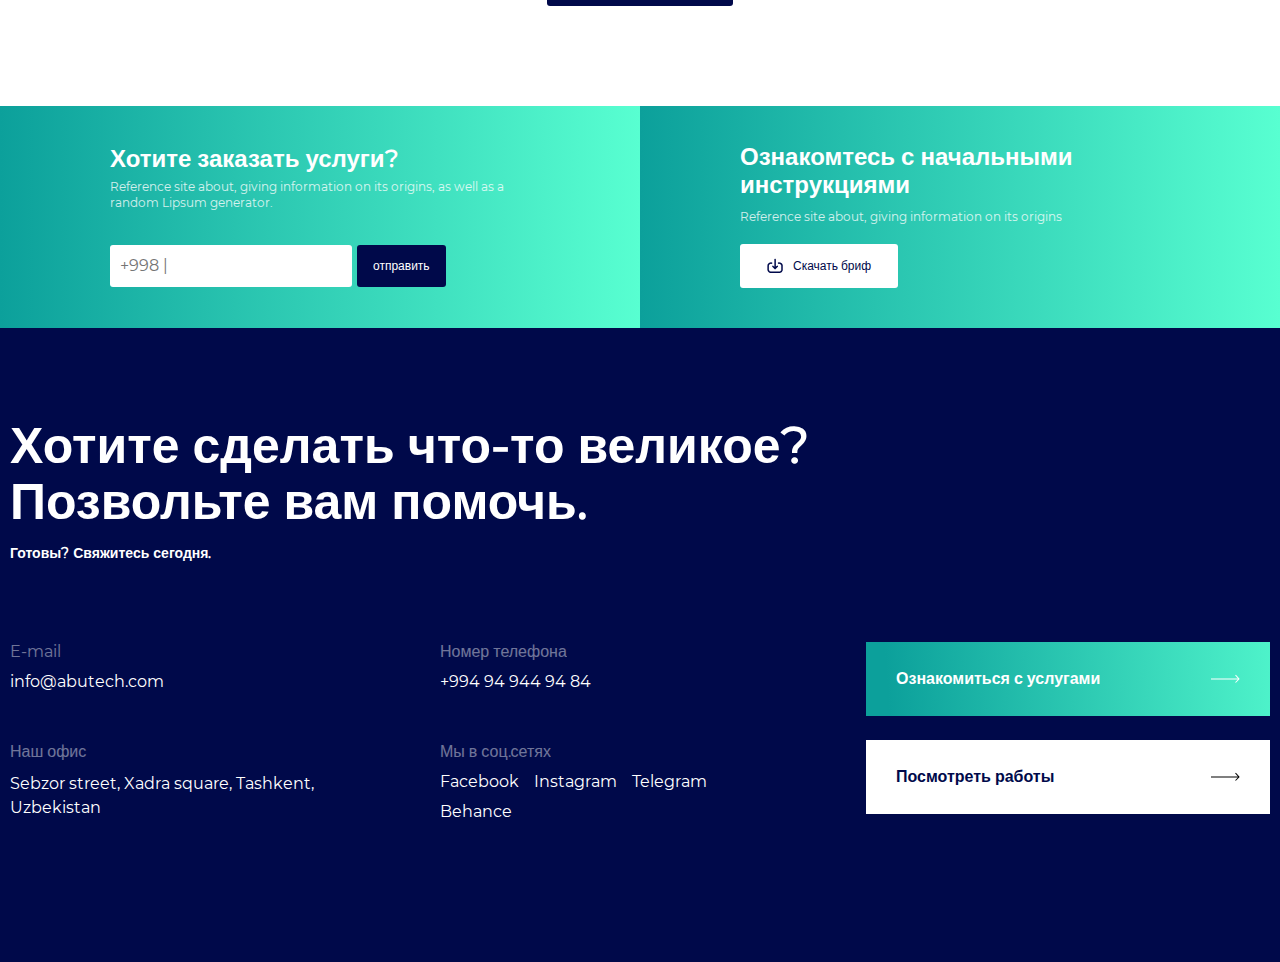
==== commit a9730fa3: "Add HTML codes and CSS styles" ====
--- a/abutech.html
+++ b/abutech.html
@@ -55,7 +55,7 @@
                               <ul class="menu-list">
                                   <li class="menu-list-item">
                                       <p class="menu-item-text">Номер телефона</p>
-                                      <a class="menu-tel" href="tel:+994 94 944 94 84 ">+994 94 944 94 84 </a>
+                                      <a class="menu-tel" href="tel:+99494944984">+994 94 944 94 84 </a>
                                   </li>
                                   <li class="smsite-items">
                                       <p>Мы в соц.сетях</p>
